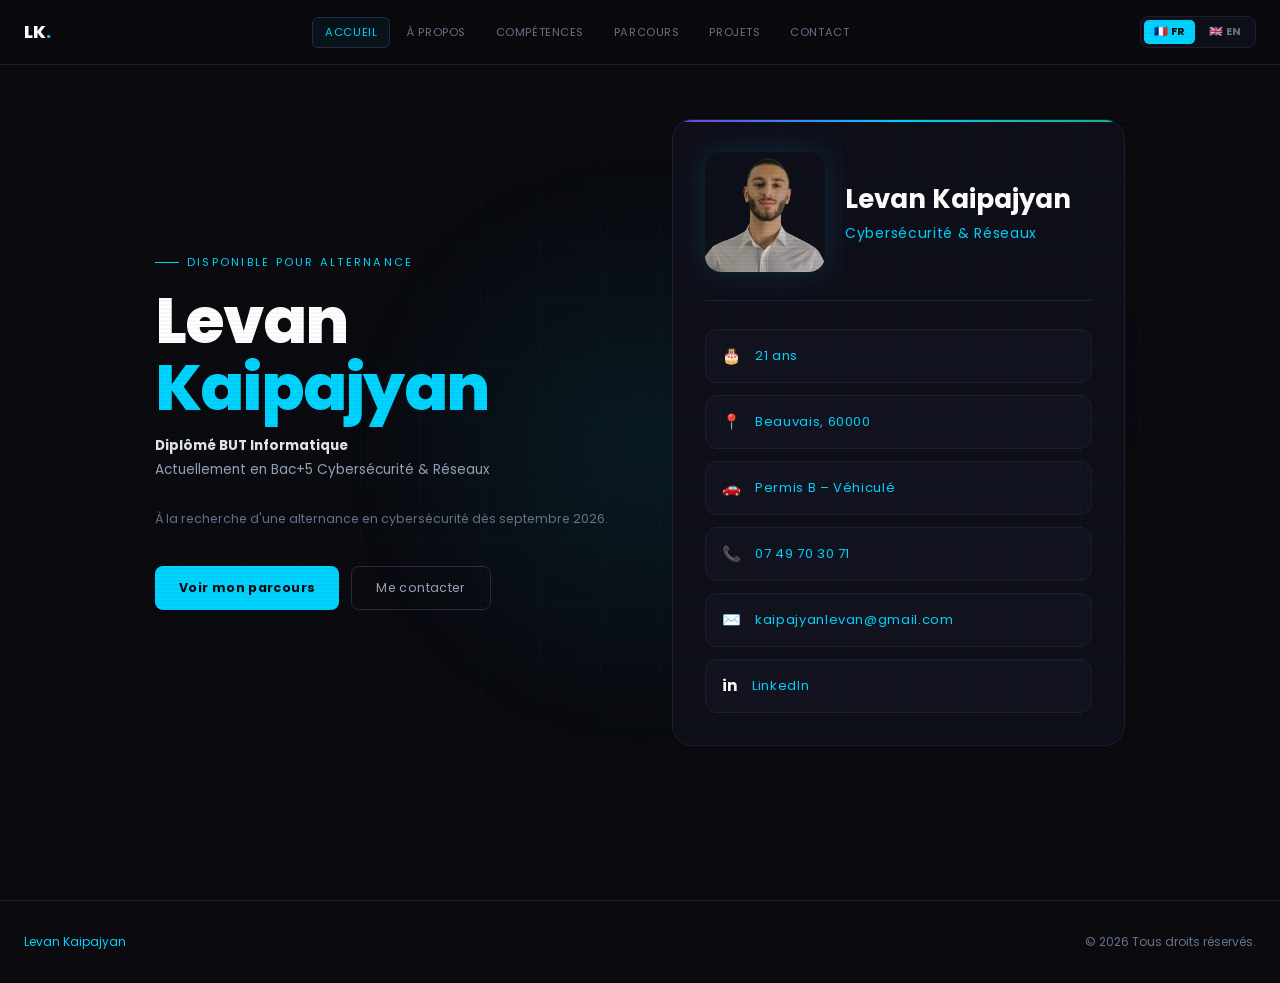
==== index.html @ ad5ca3d4 "Changement de CV" ====
<!DOCTYPE html>
<html lang="fr">
<head>
  <meta charset="UTF-8">
  <meta name="viewport" content="width=device-width, initial-scale=1.0">
  <title>Levan Kaipajyan – Portfolio</title>
  <link rel="preconnect" href="https://fonts.googleapis.com">
  <link rel="preconnect" href="https://fonts.gstatic.com" crossorigin>
  <link href="https://fonts.googleapis.com/css2?family=Poppins:ital,wght@0,400;0,600;0,700;0,800;1,400&display=swap" rel="stylesheet">
  <link rel="stylesheet" href="assets/css/style.css">
</head>
<body>

<div class="scroll-line" id="scrollLine"></div>

<header>
  <div class="header-inner">
    <button class="logo" onclick="showPage('hero',this)">LK<span>.</span></button>
    <div class="nav-links" id="navLinks">
      <button data-nav="hero" class="active" onclick="showPage('hero',this)" data-fr="Accueil" data-en="Home">Accueil</button>
      <button data-nav="about" onclick="showPage('about',this)" data-fr="À Propos" data-en="About">À Propos</button>
      <button data-nav="skills" onclick="showPage('skills',this)" data-fr="Compétences" data-en="Skills">Compétences</button>
      <button data-nav="experience" onclick="showPage('experience',this)" data-fr="Parcours" data-en="Experience">Parcours</button>
      <button data-nav="projects" onclick="showPage('projects',this)" data-fr="Projets" data-en="Projects">Projets</button>
      <button data-nav="contact" onclick="showPage('contact',this)" data-fr="Contact" data-en="Contact">Contact</button>
    </div>
    <div class="nav-right">
      <div class="lang-switcher">
        <button class="lang-btn active" onclick="setLang('fr')">🇫🇷 FR</button>
        <button class="lang-btn" onclick="setLang('en')">🇬🇧 EN</button>
      </div>
      <button class="menu-btn" onclick="toggleMobileMenu()">
        <span></span><span></span><span></span>
      </button>
    </div>
  </div>
</header>

<div class="mobile-nav" id="mobileNav">
  <button data-nav="hero" class="active" onclick="showPage('hero',this);closeMobile()" data-fr="Accueil" data-en="Home">Accueil</button>
  <button data-nav="about" onclick="showPage('about',this);closeMobile()" data-fr="À Propos" data-en="About">À Propos</button>
  <button data-nav="skills" onclick="showPage('skills',this);closeMobile()" data-fr="Compétences" data-en="Skills">Compétences</button>
  <button data-nav="experience" onclick="showPage('experience',this);closeMobile()" data-fr="Parcours" data-en="Experience">Parcours</button>
  <button data-nav="projects" onclick="showPage('projects',this);closeMobile()" data-fr="Projets" data-en="Projects">Projets</button>
  <button data-nav="contact" onclick="showPage('contact',this);closeMobile()" data-fr="Contact" data-en="Contact">Contact</button>
</div>

<main>

<!-- ══ PAGE ACCUEIL ══ -->
<div class="page active" id="page-hero">
<section id="hero">
  <div class="hero-glow"></div>
  <div class="hero-glow2"></div>
  <div class="wrapper">
    <div class="hero-inner">
      <div>
        <p class="hero-label" data-fr="Disponible pour alternance" data-en="Available for apprenticeship">Disponible pour alternance</p>
        <h1 class="hero-name">Levan<br><span class="line2">Kaipajyan</span></h1>
        <p class="hero-role">
          <strong data-fr="Diplômé BUT Informatique" data-en="Computer Science Graduate (BUT)">Diplômé BUT Informatique</strong><br>
          <span data-fr="Actuellement en Bac+5 Cybersécurité & Réseaux" data-en=" MSc Cybersecurity & Networks">Actuellement en Bac+5 Cybersécurité & Réseaux</span>
        </p>
        <p class="hero-desc" data-fr="À la recherche d'une alternance en cybersécurité dès septembre 2026." data-en="Looking for a cybersecurity apprenticeship starting September 2026.">
            À la recherche d'une alternance en cybersécurité dès septembre 2026.
        </p>
        <div class="hero-btns">
          <button class="btn-primary" onclick="showPage('experience', document.querySelector('[data-nav=experience]'))" data-fr="Voir mon parcours" data-en="See my background">Voir mon parcours</button>
          <button class="btn-ghost" onclick="showPage('contact', document.querySelector('[data-nav=contact]'))" data-fr="Me contacter" data-en="Contact me">Me contacter</button>
        </div>
      </div>
      <div class="hero-card">
        <div class="avatar-area">
          <img src="assets/images/Levan_Chemise.png" alt="Levan Kaipajyan" class="avatar">
          <div class="avatar-info">
            <h3>Levan Kaipajyan</h3>
            <p data-fr="Cybersécurité & Réseaux" data-en="Cybersecurity & Networks">Cybersécurité & Réseaux</p>
          </div>
        </div>
        <div class="hero-stats">
          <div class="stat-item">
            <div class="stat-value">🎂</div>
            <div class="stat-label" data-fr="21 ans" data-en="21 years old">21 ans</div>
          </div>
          <div class="stat-item">
            <div class="stat-value">📍</div>
            <div class="stat-label" data-fr="Beauvais, 60000" data-en="Beauvais, 60000">Beauvais, 60000</div>
          </div>
          <div class="stat-item">
            <div class="stat-value">🚗</div>
            <div class="stat-label" data-fr="Permis B – Véhiculé" data-en="Driving licence – Own vehicle">Permis B – Véhiculé</div>
          </div>
          <div class="stat-item">
            <div class="stat-value">📞</div>
            <div class="stat-label" data-fr="07 49 70 30 71" data-en="07 49 70 30 71">07 49 70 30 71</div>
          </div>
          <div class="stat-item">
            <div class="stat-value">✉️</div>
            <div class="stat-label" data-fr="kaipajyanlevan@gmail.com" data-en="kaipajyanlevan@gmail.com">kaipajyanlevan@gmail.com</div>
          </div>
          <a class="stat-item stat-item-link" href="https://www.linkedin.com/in/levan-kaipajyan-115291309/" target="_blank">
            <div class="stat-value">in</div>
            <div class="stat-label" data-fr="LinkedIn" data-en="LinkedIn">LinkedIn</div>
          </a>
        </div>
      </div>
    </div>
  </div>
</section>
</div>


<!-- ══ PAGE À PROPOS ══ -->
<div class="page" id="page-about">
<section>
  <div class="wrapper">
    <div class="section-header">
      <span class="section-num">01</span>
      <h2 class="section-title" data-fr="À Propos" data-en="About Me">À Propos</h2>
      <div class="section-line"></div>
    </div>
    <div class="about-grid">
      <div class="about-text">
        <p data-fr="Je suis <strong> Levan Kaipajyan </strong>, 21 ans, diplômé d'un <strong>BUT Informatique – Parcours Réseaux </strong> à l'IUT d'Amiens. Actuellement en recherche d'un <strong>master en Cybersécurité & Réseaux en alternance</strong>, me permettant de mettre en pratique mes compétences tout en m'investissant dans des projets concrets au sein d'une équipe professionnelle." data-en="I am <strong>Levan Kaipajyan</strong>, 21 years old, holding a <strong>Computer Science degree (BUT) – Networks track</strong> from IUT Amiens. Currently seeking a <strong>Master's in Cybersecurity & Networks through an apprenticeship</strong>, allowing me to apply my skills while engaging in concrete projects within a professional team.">
          Je suis <strong> Levan Kaipajyan </strong>, 21 ans, diplômé d'un <strong> BUT Informatique – Parcours Réseaux </strong> à l'IUT d'Amiens. Actuellement en recherche d'un <strong>master en Cybersécurité & Réseaux en alternance</strong>, me permettant de mettre en pratique mes compétences tout en m'investissant dans des projets concrets au sein d'une équipe professionnelle.
        </p>
        <p data-fr="Organisé, rigoureux et doté d'un esprit d'équipe, je traite les problématiques techniques de manière structurée et analytique. Passionné par la <strong>cybersécurité, l'administration des systèmes et la sécurisation des infrastructures</strong>, je souhaite aujourd'hui évoluer dans un environnement stimulant où je pourrai renforcer mes compétences et participer à des projets concrets qui me permettront de développer davantage mon savoir-faire et mon professionnalisme." data-en="Organized, rigorous, and possessing strong teamwork skills, I approach technical challenges in a structured and analytical manner. Passionate about <strong>cybersecurity, systems administration, and infrastructure security</strong>, I am seeking to develop within a stimulating environment where I can strengthen my skills and participate in concrete projects that will allow me to further enhance my expertise and professionalism.">
          Organisé, rigoureux et doté d'un esprit d'équipe, je traite les problématiques techniques de manière structurée et analytique. Passionné par la <strong> cybersécurité, l'administration des systèmes et la sécurisation des infrastructures </strong>, je souhaite aujourd'hui évoluer dans un environnement stimulant où je pourrai renforcer mes compétences et participer à des projets concrets qui me permettront de développer davantage mon savoir-faire et mon professionnalisme.
        </p>
        <div style="display: flex; gap: 20px; margin-top: 100px; flex-wrap: wrap;">
          <a href="assets/documents/Levan_Kaipajyan_CV.pdf" target="_blank" class="btn-primary" data-fr="📥 Curriculum Vitae" data-en="📥 Curriculum Vitae">📥 Curriculum Vitae </a>
          <a href="assets/documents/Lettre_Motivation_Levan_Kaipajyan.pdf" target="_blank" class="btn-ghost" data-fr="📄 Lettre de motivation" data-en="📄 Motivation Letter">📄 Lettre de motivation</a>
        </div>
      </div>
      <div class="info-grid">
        <div class="info-card">
          <div class="info-card-title">📋 <span data-fr="Informations" data-en="Information">Informations</span></div>
          <div class="info-card-content">
            <div style="display:flex;flex-direction:column;gap:6px;">
              <div>📍 Beauvais, 60000</div>
              <div>📞 07 49 70 30 71</div>
              <div>✉️ kaipajyanlevan@gmail.com</div>
              <div>🚗 <span data-fr="Permis B – Véhiculé" data-en="Driving licence – Own vehicle">Permis B – Véhiculé</span></div>
              <div>🎂 21 <span data-fr="ans" data-en="years old">ans</span></div>
            </div>
          </div>
        </div>
        <div class="info-card">
          <div class="info-card-title">🌍 <span data-fr="Langues" data-en="Languages">Langues</span></div>
          <div class="info-card-content">
            <div style="display:flex;flex-direction:column;gap:10px;">
              <div>🇫🇷 Français — <span style="color:var(--accent)" data-fr="Langue maternelle" data-en="Native">Langue maternelle</span></div>
              <div>🇦🇲 Arménien — <span style="color:var(--accent)" data-fr="Langue maternelle" data-en="Native">Langue maternelle</span></div>
              <div>🇷🇺 Russe — <span style="color:var(--accent)" data-fr="Langue maternelle" data-en="Native">Langue maternelle</span></div>
              <div>🇬🇧 Anglais — <span style="color:var(--accent)">B1 – <span data-fr="Intermédiaire" data-en="Intermediate">Intermédiaire</span></span></div>
            </div>
          </div>
        </div>
        <div class="info-card">
          <div class="info-card-title">🎯 <span data-fr="Centres d'intérêt" data-en="Interests">Centres d'intérêt</span></div>
          <div class="interests-tags">
            <span class="tag">🥊 <span data-fr="Boxe (1 an)" data-en="Boxing (1 year)">Boxe (1 an)</span></span>
            <span class="tag">💪 <span data-fr="Musculation (5 ans) " data-en="Weightlifting (5 years)">Musculation (5 ans)</span></span>
            <span class="tag">🚗 <span data-fr="Automobile" data-en="Automotive">Automobile</span></span>
            <span class="tag">✈️ <span data-fr="Voyages" data-en="Travels">Voyages</span></span>
            <span class="tag">🎬 <span data-fr="Création vidéo" data-en="Video creation">Création vidéo</span></span>
          </div>
        </div>
      </div>
    </div>
  </div>
</section>
</div>


<!-- ══ PAGE COMPÉTENCES ══ -->
<div class="page" id="page-skills">
<section>
  <div class="wrapper">
    <div class="section-header">
      <span class="section-num">02</span>
      <h2 class="section-title" data-fr="Compétences" data-en="Skills">Compétences</h2>
      <div class="section-line"></div>
    </div>
    <div class="skills-grid">
      <div class="skill-category">
        <div class="skill-cat-icon">💻</div>
        <div class="skill-cat-name" data-fr="Développement" data-en="Development">Développement</div>
        <div class="skill-tags">
          <span class="skill-tag highlight">HTML / CSS</span>
          <span class="skill-tag highlight">React</span>
          <span class="skill-tag highlight">Next.js</span>
          <span class="skill-tag highlight">JavaScript</span>
          <span class="skill-tag highlight">TailwindCSS</span>
          <span class="skill-tag highlight">PHP</span>
          <span class="skill-tag highlight">C / C++</span>
          <span class="skill-tag highlight">C#</span>
        </div>
      </div>
      <div class="skill-category">
        <div class="skill-cat-icon">🛡️</div>
        <div class="skill-cat-name" data-fr="Cybersécurité" data-en="Cybersecurity">Cybersécurité</div>
        <div class="skill-tags">
          <span class="skill-tag highlight" data-fr="Analyse des attaques réseau" data-en="Network attack analysis">Analyse des attaques réseau</span>
          <span class="skill-tag highlight" data-fr="Durcissement systèmes" data-en="System hardening">Durcissement systèmes</span>
          <span class="skill-tag highlight" data-fr="Protection infrastructures" data-en="Infrastructure protection">Protection infrastructures</span>
          <span class="skill-tag highlight">Firewall</span>
          <span class="skill-tag highlight">Monitoring</span>
        </div>
      </div>
      <div class="skill-category">
        <div class="skill-cat-icon">🌐</div>
        <div class="skill-cat-name" data-fr="Réseaux & Systèmes" data-en="Networks & Systems">Réseaux & Systèmes</div>
        <div class="skill-tags">
          <span class="skill-tag highlight">DHCP / DNS</span>
          <span class="skill-tag highlight" data-fr="Routage / Pare-feu" data-en="Routing / Firewall">Routage / Pare-feu</span>
          <span class="skill-tag highlight" data-fr="Virtualisation (VMs)" data-en="Virtualisation (VMs)">Virtualisation (VMs)</span>
          <span class="skill-tag highlight">Linux / Windows</span>
        </div>
      </div>
      <div class="skill-category">
        <div class="skill-cat-icon">☁️</div>
        <div class="skill-cat-name" data-fr="Cloud & DevOps" data-en="Cloud & DevOps">Cloud & DevOps</div>
        <div class="skill-tags">
          <span class="skill-tag highlight">Docker</span>
          <span class="skill-tag highlight">Turborepo</span>
          <span class="skill-tag highlight">Git / GitHub</span>
          <span class="skill-tag highlight">AWS (EC2, S3)</span>
        </div>
        <div class="cert-row">
          <span class="cert-badge">Cloud Foundations</span>
          <span class="cert-badge">Cloud Architecting</span>
          <span class="cert-badge">Lab Project</span>
        </div>
      </div>
      <div class="skill-category">
        <div class="skill-cat-icon">🗄️</div>
        <div class="skill-cat-name" data-fr="Bases de Données" data-en="Databases">Bases de Données</div>
        <div class="skill-tags">
          <span class="skill-tag highlight">SQL</span>
          <span class="skill-tag highlight" data-fr="Conception BDD" data-en="Database design">Conception BDD</span>
          <span class="skill-tag highlight">MySQL</span>
          <span class="skill-tag highlight">PostgreSQL</span>
          <span class="skill-tag highlight">MangoDB</span>
        </div>
      </div>
      <div class="skill-category">
        <div class="skill-cat-icon">🧠</div>
        <div class="skill-cat-name" data-fr="Soft Skills" data-en="Soft Skills">Soft Skills</div>
        <div class="skill-tags">
          <span class="skill-tag highlight" data-fr="Organisé" data-en="Organized">Organisé</span>
          <span class="skill-tag highlight" data-fr="Rigoureux" data-en="Rigorous">Rigoureux</span>
          <span class="skill-tag highlight" data-fr="Esprit d'équipe" data-en="Team spirit">Esprit d'équipe</span>
          <span class="skill-tag highlight" data-fr="Fiable" data-en="Reliable">Fiable</span>
          <span class="skill-tag highlight" data-fr="Curieux" data-en="Curious">Curieux</span>
          <span class="skill-tag highlight" data-fr="Discipliné" data-en="Disciplined">Discipliné</span>
          <span class="skill-tag highlight" data-fr="Aisance relationnelle" data-en="Communication skills">Aisance relationnelle</span>
          <span class="skill-tag highlight" data-fr="Leadership" data-en="Leadership">Leadership</span>
          <span class="skill-tag highlight" data-fr="Esprit d'analyse" data-en="Analytical mind">Esprit d'analyse</span>
          <span class="skill-tag highlight" data-fr="Bonne gestion du temps" data-en="Time management">Bonne gestion du temps</span>
          <span class="skill-tag highlight" data-fr="Respect des délais" data-en="Deadline respect">Respect des délais</span>
          <span class="skill-tag highlight" data-fr="Esprit structuré" data-en="Structured mind">Esprit structuré</span>
          <span class="skill-tag highlight" data-fr="Confiant" data-en="Confident">Confiant</span>
          <span class="skill-tag highlight" data-fr="Adaptable" data-en="Adaptable">Adaptable</span>
          <span class="skill-tag highlight" data-fr="Ouvert d'esprit" data-en="Open-minded">Ouvert d'esprit</span>
          <span class="skill-tag highlight" data-fr="Sens du détail" data-en="Attention to detail">Sens du détail</span>
        </div>
      </div>
      <div class="skill-category">
        <div class="skill-cat-icon">🛠️</div>
        <div class="skill-cat-name" data-fr="Outils" data-en="Tools">Outils</div>
        <div class="skill-tags">
          <span class="skill-tag highlight">Nmap</span>
          <span class="skill-tag highlight">Nessus</span>
          <span class="skill-tag highlight">Nagios</span>
          <span class="skill-tag highlight">Fail2Ban</span>
          <span class="skill-tag highlight">CrowdSec</span>
          <span class="skill-tag highlight">Nginx</span>
          <span class="skill-tag highlight">Metasploit</span>
          <span class="skill-tag highlight">Hashcat</span>
          <span class="skill-tag highlight">Wireshark</span>
          <span class="skill-tag highlight">Iptables</span>
          <span class="skill-tag highlight">FFmpeg</span>
          <span class="skill-tag highlight">Ansible</span>
          <span class="skill-tag highlight" data-fr="Chiffrement (GPG, SSL/TLS)" data-en="Encryption (GPG, SSL/TLS)">Chiffrement (GPG, SSL/TLS)</span>
          <span class="skill-tag highlight">Grafana</span>
          <span class="skill-tag highlight">Netdata</span>
          <span class="skill-tag highlight">Prometheus</span>
          <span class="skill-tag highlight">VMware</span>
          <span class="skill-tag highlight">npm/yarn/pnpm</span>
          <span class="skill-tag highlight">PCA/PRA</span>
          <span class="skill-tag highlight">ANSSI</span>
          <span class="skill-tag highlight">ISO 27001</span>
        </div>
      </div>
      <div class="skill-category">
        <div class="skill-cat-icon">🏆</div>
        <div class="skill-cat-name" data-fr="Certifications AWS" data-en="AWS Certifications">Certifications AWS</div>
        <div style="display: flex; flex-wrap: wrap; gap: 12px; justify-content: center; padding: 12px 0;">
          <img src="assets/images/aws-academy-graduate-cloud-architecting.png" alt="AWS Cloud Architecting" style="height: 100px; object-fit: contain;">
          <img src="assets/images/aws-academy-graduate-cloud-computing-architecting.png" alt="AWS Cloud Computing" style="height: 100px; object-fit: contain;">
          <img src="assets/images/aws-academy-graduate-cloud-web-application-builder.png" alt="AWS Web Application Builder" style="height: 100px; object-fit: contain;">
        </div>
      </div>
    </div>
  </div>
</section>
</div>


<!-- ══ PAGE PARCOURS ══ -->
<div class="page" id="page-experience">
<section>
  <div class="wrapper">
    <div class="section-header">
      <span class="section-num">03</span>
      <h2 class="section-title" data-fr="Parcours" data-en="Background">Parcours</h2>
      <div class="section-line"></div>
    </div>
    <div class="timeline-grid">
      <div>
        <div class="timeline-col-title"><span>🎓</span> <span data-fr="Formations & Diplômes" data-en="Education & Degrees">Formations & Diplômes</span></div>
        <div class="timeline">
          <div class="timeline-item">
            <div class="timeline-period">09/2025 – 01/2026</div>
            <div class="timeline-title" data-fr="Master : Expert Manager en Infrastructures & Cybersécurité" data-en="MSc : Expert Manager in Infrastructure & Cybersecurity">Master : Expert Manager en Infrastructures & Cybersécurité</div>
            <div class="timeline-sub">CESI x PROMEO – Beauvais</div>
            <div class="timeline-desc" data-fr="Cybersécurité des Systèmes d'Information, gestion de projets IT, management d'équipe" data-en="Information Systems Cybersecurity, IT project management, team leadership">Cybersécurité des Systèmes d'Information, gestion de projets IT, management d'équipe</div>
          </div>
          <div class="timeline-item">
            <div class="timeline-period">09/2022 – 06/2025</div>
            <div class="timeline-title">BUT Informatique</div>
            <div class="timeline-sub">IUT Amiens – Université Picardie Jules Verne</div>
            <div class="timeline-desc" data-fr="Parcours Réseaux – Dev, admin sys & réseaux, cybersécurité, cloud AWS" data-en="Networks track – Dev, sys & network admin, cybersecurity, AWS cloud">Parcours Réseaux – Dev, admin sys & réseaux, cybersécurité, cloud AWS</div>
          </div>
          <div class="timeline-item">
            <div class="timeline-period">2025</div>
            <div class="timeline-title">AWS Academy Graduate</div>
            <div class="timeline-sub">Amazon Web Services</div>
            <div class="cert-row" style="margin-top:8px;">
              <span class="cert-badge" style="font-size:0.64rem;">Cloud Foundations</span>
              <span class="cert-badge" style="font-size:0.64rem;">Cloud Architecting</span>
              <span class="cert-badge" style="font-size:0.64rem;">Lab Project</span>
            </div>
          </div>
          <div class="timeline-item">
            <div class="timeline-period">09/2019 – 06/2022</div>
            <div class="timeline-title" data-fr="BAC Général – Mention Assez Bien" data-en="French Baccalaureate – Merit">BAC Général – Mention Assez Bien</div>
            <div class="timeline-sub">Lycée Jeanne Hachette – Beauvais</div>
            <div class="timeline-desc" data-fr="Spécialités : Géopolitique et SVT" data-en="Specialisations: Geopolitics and Life Sciences">Spécialités : Géopolitique et SVT</div>
          </div>
        </div>
      </div>
      <div>
        <div class="timeline-col-title"><span>💼</span> <span data-fr="Expériences Professionnelles" data-en="Professional Experience">Expériences Professionnelles</span></div>
        <div class="timeline">
          <div class="timeline-item">
            <div class="timeline-period">03/2025 – 06/2025</div>
            <div class="timeline-title" data-fr="Développeur Web React / Next.js" data-en="React / Next.js Web Developer">Développeur Web React / Next.js</div>
            <div class="timeline-sub"><span data-fr="Feelingjack – Royaume-Unis ( Distanciel )" data-en="Feelingjack – United Kingdom ( Remote )">Feelingjack – Royaume-Unis ( Distanciel )</span> <span style="color:var(--accent);font-size:0.68rem;">(Stage BUT3)</span></div>
            <div class="timeline-desc">
              <ul>
                <li data-fr="Plateforme événementielle – Marathon du Lac d'Annecy" data-en="Event platform – Marathon du Lac d'Annecy">Plateforme événementielle – Marathon du Lac d'Annecy</li>
                <li data-fr="Stack : Next.js, TailwindCSS, Turborepo" data-en="Stack: Next.js, TailwindCSS, Turborepo">Stack : Next.js, TailwindCSS, Turborepo</li>
                <li data-fr="Fréquentation augmentée de +15%" data-en="Traffic increased by +15%">Fréquentation augmentée de <strong style="color:var(--accent3)">+15%</strong></li>
                <li data-fr="Retours utilisateurs très positifs" data-en="Very positive user feedback">Retours utilisateurs très positifs</li>
              </ul>
            </div>
          </div>
          <div class="timeline-item">
            <div class="timeline-period">09/2024 - 02/2025</div>
            <div class="timeline-title" data-fr="Projet fin d'étude – Plateforme Streaming" data-en="Final Year Project – Streaming Platform">Projet fin d'étude – Plateforme Streaming</div>
            <div class="timeline-sub">IUT Amiens</div>
            <div class="timeline-desc">
              <ul>
                <li data-fr="Conception et coordination d'un site web de streaming" data-en="Design and coordination of a streaming website">Conception et coordination d'un site web de streaming</li>
                <li data-fr="Développement complet : design, fonctionnalités, intégration, optimisation et sécurisation." data-en="Full development: design, features, integration, optimization and security.">Développement complet : design, fonctionnalités, intégration, optimisation et sécurisation.</li>
                <li data-fr="Création d'une plateforme performante et intuitive." data-en="Creation of a high-performance and intuitive platform.">Création d'une plateforme performante et intuitive.</li>
              </ul>
            </div>
          </div>
          <div class="timeline-item">
            <div class="timeline-period">01/2024 - 03/2024</div>
            <div class="timeline-title" data-fr="Conception & Coordination Projet Web" data-en="Web Project Design & Coordination">Conception & Coordination Projet Web</div>
            <div class="timeline-sub">UniLaSalle – Beauvais <span style="color:var(--accent);font-size:0.68rem;">(Stage BUT2)</span></div>
            <div class="timeline-desc">
              <ul>
                <li data-fr="Conception et Coordination de Projet Web" data-en="Web Project Design and Coordination">Conception et Coordination de Projet Web</li>
                <li data-fr="Réalisation de toutes les étapes nécessaires à la création d'un site web." data-en="Execution of all necessary steps for creating a website.">Réalisation de toutes les étapes nécessaires à la création d'un site web.</li>
                <li data-fr="Mise en place d'une plateforme conforme aux besoins du client." data-en="Implementation of a platform compliant with client requirements.">Mise en place d'une plateforme conforme aux besoins du client.</li>
              </ul>
            </div>
          </div>
          <div class="timeline-item">
            <div class="timeline-period">07/2023</div>
            <div class="timeline-title" data-fr="Opérateur – Mission d'intérim" data-en="Operator – Temp Mission">Opérateur – Mission d'intérim</div>
            <div class="timeline-sub">Menway Emploi – Beauvais</div>
            <div class="timeline-desc">
              <ul>
                <li data-fr="Préparation produits, nettoyage de ligne" data-en="Product preparation, line cleaning">Préparation produits, nettoyage de ligne</li>
                <li data-fr="Amélioration du flux de travail, réduction des arrêts machine" data-en="Workflow improvement, reduced machine downtime">Amélioration du flux de travail, réduction des arrêts machine</li>
              </ul>
            </div>
          </div>
        </div>
      </div>
    </div>
  </div>
</section>
</div>


<!-- ══ PAGE PROJETS ══ -->
<div class="page" id="page-projects">
<section>
  <div class="wrapper">
    <div class="section-header">
      <span class="section-num">04</span>
      <h2 class="section-title" data-fr="Projets" data-en="Projects">Projets</h2>
      <div class="section-line"></div>
    </div>
    <div class="projects-grid">

      <div class="project-card" onclick="openProject('marathon')">
        <div class="project-type"> <span data-fr="Stage BUT3 – Feelingjack - 2025" data-en="Internship BUT3 – Feelingjack - 2025">Stage BUT3 – Feelingjack - 2025</span></div>
        <div class="project-name" data-fr="Plateforme Marathon du Lac d'Annecy" data-en="Marathon du Lac d'Annecy Platform">Plateforme Marathon du Lac d'Annecy</div>
        <div class="project-desc" data-fr="Développement d'une plateforme événementielle complète pour Feelingjack. Amélioration de l'attractivité, +15% de fréquentation, retours utilisateurs très positifs." data-en="Full development of an event platform for Feelingjack. +15% traffic, very positive user feedback.">
          Développement d'une plateforme événementielle complète pour Feelingjack. Amélioration de l'attractivité, +15% de fréquentation, retours utilisateurs très positifs.
        </div>
        <div class="project-stack">
          <span class="skill-tag highlight">Next.js</span>
          <span class="skill-tag highlight">TailwindCSS</span>
          <span class="skill-tag">Turborepo</span>
          <span class="skill-tag">React</span>
        </div>
        <div class="project-cta" data-fr="Voir le détail →" data-en="View details →">Voir le détail →</div>
      </div>

      <div class="project-card" onclick="openProject('streaming')">
        <div class="project-type"><span class="project-type-dot"></span> <span data-fr="Projet fin d'étude – IUT Amiens - 2025" data-en="Final Year Project – IUT Amiens - 2025">Projet fin d'étude – IUT Amiens - 2025</span></div>
        <div class="project-name" data-fr="Plateforme de Streaming" data-en="Streaming Platform">Plateforme de Streaming</div>
        <div class="project-desc" data-fr="Conception et développement complet d'une plateforme de streaming : architecture, design UI/UX, intégration des fonctionnalités, optimisation des performances et sécurisation." data-en="Full design and development of a streaming platform: architecture, UI/UX, features, optimisation and security.">
          Conception et développement complet d'une plateforme de streaming : architecture, design UI/UX, intégration des fonctionnalités, optimisation des performances et sécurisation.
        </div>
        <div class="project-stack">
          <span class="skill-tag ">Web Dev</span>
          <span class="skill-tag">SQL</span>
          <span class="skill-tag highlight" data-fr="Sécurité" data-en="Security">Sécurité</span>
        </div>
        <div class="project-cta" data-fr="Voir le détail →" data-en="View details →">Voir le détail →</div>
      </div>

      <div class="project-card" onclick="openProject('unilasalle')">
        <div class="project-type"><span class="project-type-dot"></span> <span data-fr="Stage BUT2 – UniLaSalle - 2024 " data-en="Internship Year 2 – UniLaSalle - 2024">Stage BUT2 – UniLaSalle - 2024</span></div>
        <div class="project-name" data-fr="Site Web Client – UniLaSalle" data-en="Client Website – UniLaSalle">Site Web Client – UniLaSalle</div>
        <div class="project-desc" data-fr="Réalisation de toutes les étapes de création d'un site web professionnel. Transformer une notion scientifique complexe en un outil simple et accessible à tous." data-en="Complete execution of all steps to build a professional website tailored to client needs. Transforming a complex scientific concept into a simple, user-friendly tool.">
          Réalisation de toutes les étapes de création d'un site web professionnel. Transformer une notion scientifique complexe en un outil simple et accessible à tous.
        </div>
        <div class="project-stack">
          <span class="skill-tag highlight ">HTML / CSS</span>
          <span class="skill-tag">JavaScript</span>
        </div>
        <div class="project-cta" data-fr="Voir le détail →" data-en="View details →">Voir le détail →</div>
      </div>

    </div>
  </div>
</section>
</div>


<!-- ══ PAGE CONTACT ══ -->
<div class="page" id="page-contact">
<section>
  <div class="wrapper">
    <div class="section-header">
      <span class="section-num">05</span>
      <h2 class="section-title" data-fr="Contact" data-en="Contact">Contact</h2>
      <div class="section-line"></div>
    </div>
    <div class="contact-grid">
      <div class="contact-info-col">
        <p style="font-size:0.82rem;color:var(--text-mid);line-height:1.85;margin-bottom:8px;" data-fr="Disponible pour une alternance dès maintenant. N'hésitez pas à me contacter pour discuter d'une opportunité !" data-en="Available for an apprenticeship right now. Feel free to get in touch to discuss any opportunity!">
          Disponible pour une alternance dès maintenant. N'hésitez pas à me contacter pour discuter d'une opportunité !
        </p>
        <div class="contact-item-card">
          <div class="contact-item-icon">📍</div>
          <div>
            <div class="contact-item-label" data-fr="Localisation" data-en="Location">Localisation</div>
            <div class="contact-item-value">Beauvais, 60000, France</div>
          </div>
        </div>
        <div class="contact-item-card">
          <div class="contact-item-icon">📞</div>
          <div>
            <div class="contact-item-label" data-fr="Téléphone" data-en="Phone">Téléphone</div>
            <div class="contact-item-value"><a href="tel:+33749703071">07 49 70 30 71</a></div>
          </div>
        </div>
        <div class="contact-item-card">
          <div class="contact-item-icon">✉️</div>
          <div>
            <div class="contact-item-label">Email</div>
            <div class="contact-item-value"><a href="mailto:kaipajyanlevan@gmail.com">kaipajyanlevan@gmail.com</a></div>
          </div>
        </div>
        <div class="contact-item-card">
          <div class="contact-item-icon">🚗</div>
          <div>
            <div class="contact-item-label" data-fr="Mobilité" data-en="Mobility">Mobilité</div>
            <div class="contact-item-value" data-fr="Permis B – Véhiculé" data-en="Driving licence – Own vehicle">Permis B – Véhiculé</div>
          </div>
        </div>
        <div class="contact-item-card">
          <div class="contact-item-icon">💼</div>
          <div>
            <div class="contact-item-label" data-fr="Statut" data-en="Status">Statut</div>
            <div class="contact-item-value" style="color:var(--accent3);" data-fr="🟢 Disponible en alternance" data-en="🟢 Available for apprenticeship">🟢 Disponible en alternance</div>
          </div>
        </div>
      </div>
      <div class="contact-form">
        <h3 style="font-family:var(--font-display);font-size:1rem;font-weight:700;color:var(--white);margin-bottom:24px;" data-fr="Envoyer un message" data-en="Send a message">Envoyer un message</h3>
        <form id="contactForm" action="https://formspree.io/f/xlgoegnk" method="POST">
          <div class="form-group">
            <label class="form-label" data-fr="Votre nom" data-en="Your name">Votre nom</label>
            <input type="text" class="form-control" name="name" data-placeholder-fr="Levan Kaipajyan" data-placeholder-en="Levan Kaipajyan" placeholder="Levan Kaipajyan" required>
          </div>
          <div class="form-group">
            <label class="form-label">Email</label>
            <input type="email" class="form-control" name="email" placeholder="Levan@company.com" required>
          </div>
          <div class="form-group">
            <label class="form-label" data-fr="Société / École" data-en="Company / School">Société / École</label>
            <input type="text" class="form-control" name="company" data-placeholder-fr="Nom de l'entreprise" data-placeholder-en="Company name" placeholder="Nom de l'entreprise">
          </div>
          <div class="form-group">
            <label class="form-label" data-fr="Message" data-en="Message">Message</label>
            <textarea class="form-control" name="message" rows="4" data-placeholder-fr="Votre message..." data-placeholder-en="Your message..." placeholder="Votre message..." required></textarea>
          </div>
          <div id="formMessage" style="display:none;margin-bottom:16px;padding:12px;border-radius:8px;font-size:0.9rem;text-align:center;"></div>
          <button type="submit" class="form-submit" id="submitBtn" data-fr="Envoyer →" data-en="Send →">Envoyer →</button>
        </form>
      </div>
    </div>
  </div>
</section>
</div>

</main>

<footer>
  <div class="footer-inner">
    <div class="footer-text"><span>Levan Kaipajyan</span></div>
    <div class="footer-text" data-fr="© 2026 Tous droits réservés." data-en="© 2026 All rights reserved.">© 2026 Tous droits réservés.</div>
  </div>
</footer>


<!-- ══ MODAL PROJET ══ -->
<div class="project-modal" id="projectModal">
  <div class="project-modal-inner">
    <button class="modal-close" onclick="closeProject()">✕</button>
    <div class="modal-header">
      <div class="modal-tag" id="modalTag"></div>
      <h2 class="modal-title" id="modalTitle"></h2>
      <div class="modal-stack" id="modalStack"></div>
    </div>
    <div class="modal-body" id="modalBody"></div>
  </div>
</div>

<!-- ══ LIGHTBOX ══ -->
<div class="lightbox" id="lightbox">
  <button class="lightbox-close" id="lbClose">✕</button>
  <div class="lightbox-img-wrap" id="lbImgWrap">
    <img id="lbImg" src="" alt="">
  </div>
  <div class="lightbox-caption" id="lbCaption"></div>
</div>


<script>
  let currentLang = 'fr';

  // ── Lightbox ────────────────────────────────────────────────────────────────
  function openLightbox(src, alt) {
    var lb = document.getElementById('lightbox');
    document.getElementById('lbImg').src = src;
    document.getElementById('lbCaption').textContent = alt || '';
    lb.classList.add('open');
  }

  function closeLightbox() {
    var lb = document.getElementById('lightbox');
    lb.classList.remove('open');
    document.getElementById('lbImg').src = '';
  }

  document.getElementById('lbClose').addEventListener('click', function(e) {
    e.stopPropagation();
    closeLightbox();
  });

  document.getElementById('lightbox').addEventListener('click', function(e) {
    if (e.target === this || e.target === document.getElementById('lbImgWrap')) {
      closeLightbox();
    }
  });

  // Echap : ferme la lightbox en priorité, sinon ferme le modal projet
  document.addEventListener('keydown', function(e) {
    if (e.key === 'Escape') {
      var lb = document.getElementById('lightbox');
      if (lb.classList.contains('open')) {
        e.stopImmediatePropagation();
        closeLightbox();
      } else {
        closeProject();
      }
    }
  });

  // ── Données des projets ────────────────────────────────────────────────────
  var PROJECTS = {
    marathon: {
      tag: { fr: 'Stage BUT3 — Feelingjack · 03/2025 - 06/2025', en: 'Internship BUT3 — Feelingjack · 03/2025 - 06/2025' },
      title: { fr: "Plateforme Marathon du Lac d'Annecy", en: "Marathon du Lac d'Annecy Platform" },
      stack: ['Next.js', 'React', 'TailwindCSS', 'Turborepo', 'Vercel'],
      stats: [
        { value: { fr: '3 mois', en: '3 months' }, label: { fr: 'Durée du stage', en: 'Internship length' } },
        { value: { fr: 'Marathon d\'Annecy', en: 'Marathon of Annecy' }, label: { fr: 'Milliers de participants', en: 'Thousands of participants' } },
        { value: { fr: '+15%', en: '+15%' }, label: { fr: 'Fréquentation', en: 'Traffic' } },
      ],
      sections: [
        {
          titleFr: 'Contexte du projet',
          titleEn: 'Project context',
          contentFr: '<p>Dans le cadre de mon <strong>stage de fin de BUT Informatique chez FeelingJack</strong>, j\'ai participé au développement d\'une plateforme web pour le Marathon du Lac d\'Annecy. Le projet s\'inscrivait dans un contexte réel, avec des enjeux d\'usage à grande échelle et une utilisation par des milliers d\'utilisateurs.</p><p>L\'objectif était de moderniser l\'expérience numérique des participants : inscription, résultats, parcours et informations pratiques.</p>',
          contentEn: '<p>As part of my final internship at <strong>Feelingjack</strong>, I developed a full event platform for the <strong>Marathon du Lac d\'Annecy</strong>.</p><p>The goal was to modernise the digital experience for participants: registration, results, route and practical info.</p>',
        },
        {
          titleFr: 'Ce que j\'ai réalisé',
          titleEn: 'What I built',
          type: 'features',
          features: {
            fr: [
              'Développement de fonctionnalités web en environnement collaboratif',
              'Prise en charge de l\'espace administrateur',
              'Structuration des interfaces pour faciliter la gestion côté admin',
              'Travail en full remote avec organisation autonome des tâches',
              'Participation à un projet structuré avec plusieurs développeurs',
              'Rédaction d\'un code propre, lisible et maintenable',
              'Utilisation de technologies modernes (Next.js, Tailwind CSS)',
              'Contribution à l\'évolution continue du projet',
              'Collaboration via réunions régulières et outils de suivi',
            ],
            en: [
              'Development of web features in a collaborative environment',
              'Handling of the admin area',
              'Structuring interfaces to facilitate admin-side management',
              'Working in full remote with autonomous task organization',
              'Participating in a structured project with multiple developers',
              'Writing clean, readable and maintainable code',
              'Using modern technologies (Next.js, Tailwind CSS)',
              'Contribution to the continuous evolution of the project',
              'Collaboration through regular meetings and tracking tools',
            ],
          },
        },
        {
          titleFr: 'Galerie',
          titleEn: 'Gallery',
          type: 'gallery',
          cols: 2,
          images: [
            { src: 'assets/images/Feelingjack/perso.png', placeholder: 'Badge Dashboard' },
            { src: 'assets/images/Feelingjack/Edit.png', placeholder: 'Badge Editor' },
            { src: 'assets/images/Feelingjack/tiers.png', placeholder: 'Creation tiers' },
            { src: 'assets/images/Feelingjack/acc_tiers.png', placeholder: 'Accreditations & Tiers' },
          ],
        },
        {
          titleFr: 'Résultats & impact',
          titleEn: 'Results & impact',
          contentFr: '<p>La nouvelle plateforme a généré une <strong>hausse de fréquentation de +15%</strong> par rapport à l\'édition précédente, avec des retours utilisateurs très positifs sur la clarté de l\'interface et la fluidité de navigation.</p>',
          contentEn: '<p>The new platform generated a <strong>+15% increase in traffic</strong> compared to the previous edition, with very positive user feedback on interface clarity and navigation fluidity.</p>',
        },
      ],
    },

    streaming: {
      tag: { fr: 'Projet fin d\'étude — IUT Amiens · 09/2024 - 02/2025', en: 'Final Year Project — IUT Amiens · 09/2024 - 02/2025' },
      title: { fr: 'Plateforme de Streaming', en: 'Streaming Platform' },
      stack: ['Docker', 'Nginx', 'FFmpeg', 'Netdata', 'HTML/CSS', 'React', 'Node.js', 'MySQL'],
      stats: [
        { value: { fr: '6 mois', en: '6 months' }, label: { fr: 'Durée du projet', en: 'Project length' } },
        { value: { fr: '100%', en: '100%' }, label: { fr: 'Fonctionnel', en: 'Functional' } },
        { value: { fr: 'Déployé', en: 'Deployed' }, label: { fr: 'Sécurisé', en: 'Secure' } },
      ],
      sections: [
        {
          titleFr: 'Contexte du projet',
          titleEn: 'Project context',
          contentFr: '<p>Projet de fin d\'études réalisé à l\'<strong>IUT d\'Amiens</strong>, consistant à concevoir et développer de A à Z une plateforme de streaming vidéo complète.</p><p>Ce projet a mobilisé l\'ensemble des compétences acquises durant le BUT Informatique : développement full-stack, BDD, sécurisation et gestion de projet.</p><p><strong>Pour ma part</strong>, j\'étais principalement chargé de la partie <strong>réseau, infrastructure et sécurité</strong> du projet.</p>',
          contentEn: '<p>Final year project at <strong>IUT Amiens</strong>, involving the design and end-to-end development of a complete video streaming platform.</p><p>This project mobilised all the skills acquired during the BUT Informatique: full-stack development, databases, security and project management.</p><p><strong>For my part</strong>, I was mainly responsible for the <strong>network, infrastructure and security</strong> part of the project.</p>',
        },
        {
          titleFr: 'Ce que j\'ai réalisé',
          titleEn: 'What I built',
          type: 'features',
          features: {
            fr: [
              'Analyse des vulnérabilités et des risques (Nessus, Nmap)',
              'Mise en place de l\'infrastructure avec Docker (environnements dev / production)',
              'Orchestration et gestion des services avec Docker Swarm',
              'Configuration serveur web avec Nginx (reverse proxy)',
              'Sécurisation du système et durcissement des accès (blocage du root, gestion des droits sensibles)',
              'Mise en place de pare-feu et protections réseau (iptables, PSAD)',
              'Déploiement et configuration d\'outils de sécurité (Fail2Ban puis CrowdSec, ClamAV)',
              'Système de monitoring en temps réel avec Netdata',
              'Automatisation et mises à jour régulières du système',
              'Gestion et optimisation du traitement vidéo (conversion avec FFmpeg)',
              'Interface d\'administration pour la modération du contenu',
            ],
            en: [
              'Vulnerability and risk analysis (Nessus, Nmap)',
              'Infrastructure setup with Docker (dev/production environments)',
              'Service orchestration and management with Docker Swarm',
              'Web server configuration with Nginx (reverse proxy)',
              'System hardening and access security (blocking root, managing sensitive permissions)',
              'Implementation of firewalls and network protections (iptables, PSAD)',
              'Deployment and configuration of security tools (Fail2Ban then CrowdSec, ClamAV)',
              'Real-time monitoring system with Netdata',
              'Automation and regular system updates',
              'Video processing management and optimization (conversion with FFmpeg)',
              'Admin interface for content moderation',
            ],
          },
        },
        {
          titleFr: 'Galerie – Interfaces principales',
          titleEn: 'Gallery – Main interfaces',
          type: 'gallery',
          cols: 2,
          images: [
            { src: 'assets/images/Streaming/accueil.png', placeholder: 'Page d\'accueil plateforme' },
            { src: 'assets/images/Streaming/Film.png', placeholder: 'Lecteur vidéo intégré' },
          ],
        },
        {
          titleFr: 'Galerie – Infrastructure & Monitoring',
          titleEn: 'Gallery – Infrastructure & Monitoring',
          type: 'gallery',
          cols: 2,
          compact: true,
          images: [
            { src: 'assets/images/Streaming/docker_swamp.png', placeholder: 'Docker Swarm' },
            { src: 'assets/images/Streaming/docker_prod.png', placeholder: 'Docker Production' },
            { src: 'assets/images/Streaming/ffmpeg.png', placeholder: 'FFmpeg optimisé' },
            { src: 'assets/images/Streaming/Ffmpeg1.png', placeholder: 'FFmpeg hachage' },
          ],
        },
      ],
    },

    unilasalle: {
      tag: { fr: 'Stage BUT2 — UniLaSalle Beauvais · 01/2024 - 03/2024', en: 'Internship Year 2 — UniLaSalle Beauvais · 01/2024 - 03/2024' },
      title: { fr: 'Site Web Client – UniLaSalle', en: 'Client Website – UniLaSalle' },
      stack: ['HTML', 'CSS', 'JavaScript'],
      stats: [
        { value: { fr: '2 mois', en: '2 months' }, label: { fr: 'Durée du stage', en: 'Internship length' } },
        { value: { fr: 'Projet d\'envergure', en: 'Major project' }, label: { fr: 'Collab. RMT Sol & Territoires', en: 'Collaboration with RMT Sol & Territoires' } },
        { value: { fr: 'Accessible', en: 'Accessible' }, label: { fr: 'Interface simple et intuitive', en: 'Simple and intuitive interface' } },
      ],
      sections: [
        {
          titleFr: 'Contexte du projet',
          titleEn: 'Project context',
          contentFr: '<p>Dans le cadre de mon stage de BUT 2, j\'ai contribué à la transformation d\'un guide scientifique sur le <strong>Réservoir Utile Maximum (RUM)</strong> en une solution numérique permettant de simplifier son calcul. À partir d\'informations techniques complexes, l\'objectif était de proposer un outil accessible capable de fournir directement cette donnée aux utilisateurs selon les caractéristiques de leur sol.</p><p>Cette expérience m\'a permis de rendre des concepts scientifiques complexes compréhensibles et utilisables par tous, et de mieux appréhender les enjeux d\'un projet d\'une telle envergure, notamment grâce à sa collaboration avec l\'organisation RMT Sol et Territoires.</p>',
          contentEn: '<p>As part of my BUT 2 internship, I helped transform a scientific guide on <strong>Maximum Useful Reservoir (MUR)</strong> into a digital solution designed to simplify its calculation. Starting with complex technical information, the aim was to provide an accessible tool capable of delivering this data directly to users based on the characteristics of their soil.</p><p>This experience enabled me to make complex scientific concepts understandable and usable by everyone, and to gain a better understanding of the challenges involved in a project of this scale, particularly through collaboration with the organisation RMT Sol et Territoires.</p>',
        },
        {
          titleFr: 'Ce que j\'ai réalisé',
          titleEn: 'What I built',
          type: 'features',
          features: {
            fr: [
              'Analyse et compréhension d\'un guide scientifique complexe (RUM)',
              'Extraction et structuration des données techniques exploitables',
              'Traduction des besoins scientifiques en besoins fonctionnels',
              'Définition du parcours utilisateur et de la logique de calcul',
              'Rédaction d\'un cahier des charges détaillé',
              'Conception de maquettes (wireframes) orientées expérience utilisateur',
              'Simplification des processus pour un public non spécialiste',
              'Coordination et préparation des éléments nécessaires à la réalisation technique',
              'Mise en place d\'une vision globale du projet et de son fonctionnement',
              'Collaboration avec différents acteurs du projet (scientifiques, encadrants, responsables RMT, etc.)',
              'Documentation technique remise au client',
            ],
            en: [
              'Analysis and understanding of a complex scientific guide (MUR)',
              'Extraction and structuring of exploitable technical data',
              'Translation of scientific needs into functional requirements',
              'Definition of user journey and calculation logic',
              'Drafting of a detailed specifications document',
              'Design of user experience-oriented wireframes',
              'Simplification of processes for a non-specialist audience',
              'Coordination and preparation of elements necessary for technical implementation',
              'Establishment of a global vision of the project and its functioning',
              'Collaboration with different project stakeholders (scientists, supervisors, RMT project managers, etc.)',
              'Technical documentation delivered to the client',
            ],
          },
        },
        {
          titleFr: 'Galerie',
          titleEn: 'Gallery',
          type: 'gallery',
          cols: 2,
          images: [
            { src: 'assets/images/Unilasalle/rapport_rum.png', placeholder: 'Rapport RUM' },
            { src: 'assets/images/Unilasalle/maquette.png', placeholder: 'Maquette interface' },
          ],
        },
      ],
    },
  };


  // ── Ouvrir le modal projet ─────────────────────────────────────────────────
  function openProject(id) {
    var proj = PROJECTS[id];
    if (!proj) return;
    var lang = currentLang || 'fr';

    document.getElementById('modalTag').textContent = proj.tag[lang];
    document.getElementById('modalTitle').textContent = proj.title[lang];

    var stackEl = document.getElementById('modalStack');
    stackEl.innerHTML = proj.stack.map(function(s) {
      return '<span class="skill-tag highlight">' + s + '</span>';
    }).join('');

    var statsHtml = '';
    if (proj.stats && proj.stats.length) {
      statsHtml = '<div class="modal-stats">' + proj.stats.map(function(st) {
        return '<div class="modal-stat"><div class="modal-stat-value">' + st.value[lang] + '</div><div class="modal-stat-label">' + st.label[lang] + '</div></div>';
      }).join('') + '</div>';
    }

    var sectionsHtml = proj.sections.map(function(sec) {
      var title = lang === 'fr' ? sec.titleFr : sec.titleEn;

      if (sec.type === 'features') {
        var feats = sec.features[lang];
        return '<div class="modal-section"><div class="modal-section-title">' + title + '</div><div class="modal-features">' +
          feats.map(function(f) {
            return '<div class="modal-feature"><div class="modal-feature-dot"></div><span>' + f + '</span></div>';
          }).join('') + '</div></div>';
      }

      if (sec.type === 'gallery') {
        var imgs = sec.images.map(function(img) {
          if (img.src) {
            return '<div class="modal-gallery-img"><img src="' + img.src + '" alt="' + img.placeholder + '" onclick="openLightbox(this.src, this.alt)" title="Cliquer pour agrandir"></div>';
          }
          return '<div class="modal-gallery-img"><span style="font-size:1.5rem;opacity:0.25">🖼️</span><span style="font-size:0.68rem;color:var(--text-dim);text-align:center;padding:0 12px;">' + img.placeholder + '</span></div>';
        }).join('');
        var galleryClass = 'modal-gallery cols-' + (sec.cols || 2) + (sec.compact ? ' modal-gallery-compact' : '');
        return '<div class="modal-section"><div class="modal-section-title">' + title + '</div><div class="' + galleryClass + '">' + imgs + '</div></div>';
      }

      var content = lang === 'fr' ? sec.contentFr : sec.contentEn;
      return '<div class="modal-section"><div class="modal-section-title">' + title + '</div><div class="modal-text">' + content + '</div></div>';
    }).join('');

    document.getElementById('modalBody').innerHTML = statsHtml + sectionsHtml;

    var modal = document.getElementById('projectModal');
    modal.classList.add('open');
    document.body.style.overflow = 'hidden';
  }

  function closeProject() {
    document.getElementById('projectModal').classList.remove('open');
    document.body.style.overflow = '';
  }

  document.getElementById('projectModal').addEventListener('click', function(e) {
    if (e.target === this) closeProject();
  });

  // ── Langue ─────────────────────────────────────────────────────────────────
  function setLang(lang) {
    currentLang = lang;
    document.querySelectorAll('.lang-btn').forEach(function(b, i) {
      b.classList.toggle('active', (lang === 'fr' && i === 0) || (lang === 'en' && i === 1));
    });
    document.querySelectorAll('[data-fr]').forEach(function(el) {
      var txt = el.getAttribute('data-' + lang);
      if (txt) el.innerHTML = txt;
    });
    document.querySelectorAll('[data-placeholder-' + lang + ']').forEach(function(el) {
      el.placeholder = el.getAttribute('data-placeholder-' + lang);
    });
    document.documentElement.lang = lang;
  }

  // ── Navigation ─────────────────────────────────────────────────────────────
  function showPage(pageId, btn) {
    document.querySelectorAll('.page').forEach(function(p) { p.classList.remove('active'); });
    var pg = document.getElementById('page-' + pageId);
    if (pg) pg.classList.add('active');
    document.querySelectorAll('[data-nav]').forEach(function(b) { b.classList.remove('active'); });
    document.querySelectorAll('[data-nav="' + pageId + '"]').forEach(function(b) { b.classList.add('active'); });
    window.scrollTo({ top: 0, behavior: 'smooth' });
  }

  function toggleMobileMenu() {
    document.getElementById('mobileNav').classList.toggle('open');
  }

  function closeMobile() {
    document.getElementById('mobileNav').classList.remove('open');
  }

  window.addEventListener('scroll', function() {
    var scrolled = (window.scrollY / (document.documentElement.scrollHeight - window.innerHeight)) * 100;
    document.getElementById('scrollLine').style.width = Math.min(scrolled, 100) + '%';
  });

  // ── Formulaire de contact ──────────────────────────────────────────────────
  document.getElementById('contactForm').addEventListener('submit', function(e) {
    e.preventDefault();

    var form = this;
    var submitBtn = document.getElementById('submitBtn');
    var formMessage = document.getElementById('formMessage');
    var originalText = submitBtn.textContent;

    submitBtn.disabled = true;
    submitBtn.textContent = currentLang === 'fr' ? 'Envoi en cours...' : 'Sending...';

    var formData = new FormData(form);

    fetch(form.action, {
      method: 'POST',
      body: formData,
      headers: { 'Accept': 'application/json' }
    })
    .then(function(response) {
      if (response.ok) {
        formMessage.style.display = 'block';
        formMessage.style.backgroundColor = 'rgba(76, 175, 80, 0.2)';
        formMessage.style.color = '#4CAF50';
        formMessage.style.borderLeft = '4px solid #4CAF50';
        formMessage.textContent = currentLang === 'fr'
          ? '✓ Message envoyé avec succès ! Merci de votre message.'
          : '✓ Message sent successfully! Thank you for your message.';
        form.reset();
        setTimeout(function() {
          submitBtn.disabled = false;
          submitBtn.textContent = originalText;
          formMessage.style.display = 'none';
        }, 3000);
      } else {
        throw new Error('Erreur lors de l\'envoi');
      }
    })
    .catch(function() {
      formMessage.style.display = 'block';
      formMessage.style.backgroundColor = 'rgba(244, 67, 54, 0.2)';
      formMessage.style.color = '#f44336';
      formMessage.style.borderLeft = '4px solid #f44336';
      formMessage.textContent = currentLang === 'fr'
        ? '✗ Une erreur est survenue. Veuillez réessayer.'
        : '✗ An error occurred. Please try again.';
      submitBtn.disabled = false;
      submitBtn.textContent = originalText;
      setTimeout(function() { formMessage.style.display = 'none'; }, 5000);
    });
  });

  // Init
  setLang('fr');
</script>
</body>
</html>
---- assets/css/style.css ----
:root {
  --bg: #0a0a0f;
  --bg-card: #0f0f1a;
  --bg-card2: #13131f;
  --border: #1e1e30;
  --border-bright: #2a2a45;
  --accent: #00d4ff;
  --accent2: #7c3aed;
  --accent3: #10b981;
  --text: #e2e8f0;
  --text-dim: #64748b;
  --text-mid: #94a3b8;
  --white: #ffffff;
  --font-display: 'Poppins', sans-serif;
  --font-mono: 'Poppins', sans-serif;
  --transition: 0.25s cubic-bezier(0.4,0,0.2,1);
  --glow: 0 0 30px rgba(0,212,255,0.15);
  --glow-strong: 0 0 60px rgba(0,212,255,0.25);
}

*, *::before, *::after {
  margin: 0;
  padding: 0;
  box-sizing: border-box;
}

html {
  scroll-behavior: smooth;
}

body {
  background: var(--bg);
  color: var(--text);
  font-family: var(--font-mono);
  min-height: 100vh;
  overflow-x: hidden;
}

body::before {
  content: '';
  position: fixed;
  inset: 0;
  background: repeating-linear-gradient(0deg, transparent, transparent 2px, rgba(0,0,0,0.03) 2px, rgba(0,0,0,0.03) 4px);
  pointer-events: none;
  z-index: 9999;
}

body::after {
  content: '';
  position: fixed;
  inset: 0;
  background-image: linear-gradient(rgba(0,212,255,0.03) 1px, transparent 1px), linear-gradient(90deg, rgba(0,212,255,0.03) 1px, transparent 1px);
  background-size: 60px 60px;
  pointer-events: none;
  z-index: 0;
}

a {
  text-decoration: none;
  color: inherit;
}

li {
  list-style: none;
}

button {
  font-family: inherit;
  cursor: pointer;
  border: none;
  background: none;
}

.wrapper {
  position: relative;
  z-index: 1;
  max-width: 1280px;
  margin: 0 auto;
  padding: 0 24px;
}

/* ══ HEADER ══ */
header {
  position: fixed;
  top: 0;
  left: 0;
  right: 0;
  z-index: 100;
  background: rgba(10,10,15,0.88);
  backdrop-filter: blur(20px);
  border-bottom: 1px solid var(--border);
}

.header-inner {
  max-width: 1280px;
  margin: 0 auto;
  padding: 0 24px;
  height: 64px;
  display: flex;
  align-items: center;
  justify-content: space-between;
}

.logo {
  font-family: var(--font-display);
  font-weight: 800;
  font-size: 1.1rem;
  color: var(--white);
}

.logo span {
  color: var(--accent);
}

.nav-right {
  display: flex;
  align-items: center;
  gap: 8px;
}

.nav-links {
  display: flex;
  gap: 4px;
  align-items: center;
}

.nav-links button {
  font-family: var(--font-mono);
  font-size: 0.7rem;
  color: var(--text-dim);
  padding: 6px 12px;
  border-radius: 6px;
  border: 1px solid transparent;
  transition: var(--transition);
  letter-spacing: 0.05em;
  text-transform: uppercase;
}

.nav-links button:hover, .nav-links button.active {
  color: var(--accent);
  border-color: var(--border-bright);
  background: rgba(0,212,255,0.05);
}

.lang-switcher {
  display: flex;
  align-items: center;
  gap: 4px;
  margin-left: 16px;
  background: var(--bg-card);
  border: 1px solid var(--border);
  border-radius: 8px;
  padding: 3px;
}

.lang-btn {
  font-family: var(--font-mono);
  font-size: 0.68rem;
  font-weight: 700;
  padding: 4px 10px;
  border-radius: 5px;
  color: var(--text-dim);
  transition: var(--transition);
  letter-spacing: 0.05em;
  display: flex;
  align-items: center;
  gap: 5px;
}

.lang-btn.active {
  background: var(--accent);
  color: var(--bg);
}

.lang-btn:not(.active):hover {
  color: var(--text);
}

.menu-btn {
  display: none;
  flex-direction: column;
  gap: 5px;
  padding: 8px;
}

.menu-btn span {
  display: block;
  width: 22px;
  height: 2px;
  background: var(--text);
  border-radius: 2px;
  transition: var(--transition);
}

/* ══ SCROLL LINE ══ */
.scroll-line {
  position: fixed;
  top: 0;
  left: 0;
  height: 2px;
  background: linear-gradient(90deg, var(--accent2), var(--accent));
  z-index: 200;
  transition: width 0.1s linear;
}

/* ══ PAGES ══ */
.page {
  display: none;
  animation: fadeIn 0.4s ease forwards;
}

.page.active {
  display: block;
}

@keyframes fadeIn {
  from { opacity: 0; transform: translateY(12px); }
  to   { opacity: 1; transform: translateY(0); }
}

/* ══ HERO ══ */
#hero {
  min-height: 100vh;
  display: flex;
  align-items: center;
  padding-top: 64px;
  position: relative;
  overflow: hidden;
}

.hero-glow {
  position: absolute;
  width: 600px;
  height: 600px;
  border-radius: 50%;
  background: radial-gradient(circle, rgba(0,212,255,0.08) 0%, transparent 70%);
  top: 50%;
  left: 50%;
  transform: translate(-50%, -50%);
  pointer-events: none;
}

.hero-glow2 {
  position: absolute;
  width: 400px;
  height: 400px;
  border-radius: 50%;
  background: radial-gradient(circle, rgba(124,58,237,0.06) 0%, transparent 70%);
  top: 20%;
  right: 10%;
  pointer-events: none;
}

.hero-inner {
  display: grid;
  grid-template-columns: 1fr 1fr;
  gap: 64px;
  align-items: center;
  width: 100%;
}

.hero-label {
  font-size: 0.7rem;
  letter-spacing: 0.2em;
  color: var(--accent);
  text-transform: uppercase;
  margin-bottom: 16px;
  display: flex;
  align-items: center;
  gap: 8px;
}

.hero-label::before {
  content: '';
  width: 24px;
  height: 1px;
  background: var(--accent);
}

.hero-name {
  font-family: var(--font-display);
  font-size: clamp(2.5rem, 5vw, 4rem);
  font-weight: 800;
  line-height: 1.05;
  letter-spacing: -0.03em;
  color: var(--white);
  margin-bottom: 12px;
}

.hero-name .line2 { color: var(--accent); }

.hero-role {
  font-size: 0.85rem;
  color: var(--text-mid);
  margin-bottom: 24px;
  line-height: 1.8;
}

.hero-role strong { color: var(--text); }

.hero-desc {
  font-size: 0.78rem;
  color: var(--text-dim);
  line-height: 1.85;
  margin-bottom: 36px;
  max-width: 480px;
}

.hero-btns {
  display: flex;
  gap: 12px;
  flex-wrap: wrap;
}

.btn-primary {
  display: inline-flex;
  align-items: center;
  gap: 8px;
  background: var(--accent);
  color: var(--bg);
  font-family: var(--font-mono);
  font-size: 0.78rem;
  font-weight: 700;
  padding: 12px 24px;
  border-radius: 8px;
  transition: var(--transition);
  letter-spacing: 0.03em;
  cursor: pointer;
  border: none;
}

.btn-primary:hover {
  box-shadow: var(--glow-strong);
  transform: translateY(-2px);
}

.btn-ghost {
  display: inline-flex;
  align-items: center;
  gap: 8px;
  border: 1px solid var(--border-bright);
  color: var(--text-mid);
  font-family: var(--font-mono);
  font-size: 0.78rem;
  padding: 12px 24px;
  border-radius: 8px;
  transition: var(--transition);
  letter-spacing: 0.03em;
  cursor: pointer;
}

.btn-ghost:hover {
  border-color: var(--accent);
  color: var(--accent);
  background: rgba(0,212,255,0.05);
}

.hero-card {
  background: var(--bg-card);
  border: 1px solid var(--border);
  border-radius: 20px;
  padding: 32px;
  position: relative;
  overflow: hidden;
}

.hero-card::before {
  content: '';
  position: absolute;
  top: 0; left: 0; right: 0;
  height: 2px;
  background: linear-gradient(90deg, var(--accent2), var(--accent), var(--accent3));
}

.avatar-area {
  display: flex;
  align-items: center;
  gap: 20px;
  margin-bottom: 28px;
  padding-bottom: 28px;
  border-bottom: 1px solid var(--border);
}

.avatar {
  width: 120px;
  height: 120px;
  border-radius: 16px;
  object-fit: cover;
  flex-shrink: 0;
  box-shadow: var(--glow);
}

.avatar-info h3 {
  font-family: var(--font-display);
  font-weight: 700;
  font-size: 26px;
  color: var(--white);
  margin-bottom: 4px;
}

.avatar-info p {
  font-size: 14px;
  color: var(--accent);
  letter-spacing: 0.05em;
}

.hero-stats {
  display: flex;
  flex-direction: column;
  gap: 12px;
  margin-top: 16px;
}

.stat-item {
  background: var(--bg-card2);
  border: 1px solid var(--border);
  border-radius: 12px;
  padding: 16px;
  display: flex;
  align-items: center;
  gap: 14px;
  transition: var(--transition);
}

.stat-item:hover {
  border-color: var(--border-bright);
  background: rgba(0,212,255,0.03);
}

.stat-value {
  font-family: var(--font-display);
  font-size: 0.95rem;
  font-weight: 700;
  color: var(--white);
  line-height: 1;
}

.stat-label {
  font-size: 13px;
  color: var(--accent);
  letter-spacing: 0.05em;
}

/* ══ SECTIONS ══ */
section {
  padding: 100px 0;
  position: relative;
  z-index: 1;
}

.section-header {
  display: flex;
  align-items: center;
  gap: 16px;
  margin-bottom: 60px;
}

.section-num {
  font-size: 0.7rem;
  color: var(--accent);
  letter-spacing: 0.15em;
  font-weight: 700;
}

.section-title {
  font-family: var(--font-display);
  font-size: clamp(1.6rem, 3vw, 2.2rem);
  font-weight: 800;
  color: var(--white);
  letter-spacing: -0.02em;
}

.section-line {
  flex: 1;
  height: 1px;
  background: linear-gradient(90deg, var(--border-bright), transparent);
}

/* ══ ABOUT ══ */
.about-grid {
  display: grid;
  grid-template-columns: 1fr 1fr;
  gap: 48px;
  align-items: start;
}

.about-text {
  font-size: 14px;
  color: var(--text-mid);
  line-height: 1.9;
}

.about-text p { margin-bottom: 16px; }
.about-text strong { color: var(--accent); }

.info-grid {
  display: flex;
  flex-direction: column;
  gap: 16px;
}

.info-card {
  background: var(--bg-card);
  border: 1px solid var(--border);
  border-radius: 12px;
  padding: 20px;
  transition: var(--transition);
}

.info-card:hover {
  border-color: var(--border-bright);
  box-shadow: var(--glow);
}

.info-card-title {
  font-size: 16px;
  letter-spacing: 0.15em;
  text-transform: uppercase;
  color: var(--accent);
  margin-bottom: 12px;
  display: flex;
  align-items: center;
  gap: 6px;
}

.info-card-content {
  font-size: 14px;
  color: var(--text-mid);
  line-height: 1.7;
}

.interests-tags {
  display: flex;
  flex-wrap: wrap;
  gap: 8px;
  margin-top: 8px;
}

.tag {
  display: inline-flex;
  align-items: center;
  gap: 6px;
  font-size: 0.7rem;
  padding: 5px 12px;
  border-radius: 6px;
  border: 1px solid var(--border-bright);
  color: var(--text-mid);
  background: var(--bg-card2);
  transition: var(--transition);
}

.tag:hover {
  border-color: var(--accent);
  color: var(--accent);
  background: rgba(0,212,255,0.05);
}

/* ══ SKILLS ══ */
.skills-grid {
  display: grid;
  grid-template-columns: repeat(auto-fit, minmax(280px, 1fr));
  gap: 24px;
}

.skill-category {
  background: var(--bg-card);
  border: 1px solid var(--border);
  border-radius: 16px;
  padding: 28px;
  transition: var(--transition);
  position: relative;
  overflow: hidden;
}

.skill-category::after {
  content: '';
  position: absolute;
  bottom: 0; left: 0; right: 0;
  height: 1px;
  background: linear-gradient(90deg, transparent, var(--accent), transparent);
  opacity: 0;
  transition: var(--transition);
}

.skill-category:hover {
  border-color: var(--border-bright);
  box-shadow: var(--glow);
}

.skill-category:hover::after { opacity: 1; }

.skill-cat-icon {
  font-size: 1.4rem;
  margin-bottom: 12px;
}

.skill-cat-name {
  font-family: var(--font-display);
  font-size: 18px;
  font-weight: 700;
  color: var(--white);
  margin-bottom: 16px;
}

.skill-tags {
  display: flex;
  flex-wrap: wrap;
  gap: 6px;
}

.skill-tag {
  font-size: 12px;
  padding: 4px 10px;
  border-radius: 4px;
  background: var(--bg-card2);
  border: 1px solid var(--border);
  color: var(--text-dim);
  font-family: var(--font-mono);
  transition: var(--transition);
}

.skill-tag.highlight {
  border-color: rgba(0,212,255,0.3);
  color: var(--accent);
  background: rgba(0,212,255,0.05);
}

.skill-tag:hover {
  border-color: var(--accent);
  color: var(--accent);
}

.cert-row {
  display: flex;
  flex-wrap: wrap;
  gap: 8px;
  margin-top: 12px;
}

.cert-badge {
  display: inline-flex;
  align-items: center;
  gap: 5px;
  font-size: 0.68rem;
  padding: 5px 12px;
  border-radius: 6px;
  border: 1px solid rgba(16,185,129,0.3);
  color: var(--accent3);
  background: rgba(16,185,129,0.05);
}

/* ══ TIMELINE ══ */
.timeline-grid {
  display: grid;
  grid-template-columns: 1fr 1fr;
  gap: 48px;
}

.timeline-col-title {
  font-family: var(--font-display);
  font-size: 18px;
  font-weight: 700;
  color: var(--white);
  margin-bottom: 32px;
  display: flex;
  align-items: center;
  gap: 10px;
}

.timeline {
  position: relative;
  padding-left: 24px;
}

.timeline::before {
  content: '';
  position: absolute;
  left: 0; top: 8px; bottom: 0;
  width: 1px;
  background: linear-gradient(180deg, var(--accent), transparent);
}

.timeline-item {
  position: relative;
  margin-bottom: 32px;
}

.timeline-item::before {
  content: '';
  position: absolute;
  left: -28px; top: 8px;
  width: 8px; height: 8px;
  border-radius: 50%;
  background: var(--accent);
  box-shadow: 0 0 12px var(--accent);
}

.timeline-period {
  font-size: 10px;
  letter-spacing: 0.1em;
  color: var(--accent);
  margin-bottom: 6px;
  text-transform: uppercase;
}

.timeline-title {
  font-family: var(--font-display);
  font-size: 16px;
  font-weight: 700;
  color: var(--white);
  margin-bottom: 4px;
}

.timeline-sub {
  font-size: 12px;
  color: var(--accent2);
  margin-bottom: 8px;
}

.timeline-desc {
  font-size: 12px;
  color: var(--text-dim);
  line-height: 1.7;
}

.timeline-desc ul { padding-left: 12px; }
.timeline-desc li { list-style: "›  "; margin-bottom: 4px; }

/* ══ PROJECTS ══ */
.projects-grid {
  display: grid;
  grid-template-columns: repeat(auto-fit, minmax(320px, 1fr));
  gap: 24px;
}

.project-card {
  background: var(--bg-card);
  border: 1px solid var(--border);
  border-radius: 16px;
  padding: 28px;
  transition: var(--transition);
  position: relative;
  overflow: hidden;
  cursor: pointer;
}

.project-card::before {
  content: '';
  position: absolute;
  top: 0; left: 0; right: 0;
  height: 3px;
  background: linear-gradient(90deg, var(--accent2), var(--accent));
  transform: scaleX(0);
  transform-origin: left;
  transition: var(--transition);
}

.project-card:hover {
  border-color: var(--border-bright);
  transform: translateY(-4px);
  box-shadow: var(--glow);
}

.project-card:hover::before { transform: scaleX(1); }

.project-type {
  font-size: 0.65rem;
  letter-spacing: 0.15em;
  text-transform: uppercase;
  color: var(--accent);
  margin-bottom: 14px;
  display: flex;
  align-items: center;
  gap: 6px;
}

.project-type-dot {
  width: 6px; height: 6px;
  border-radius: 50%;
  background: var(--accent);
}

.project-name {
  font-family: var(--font-display);
  font-size: 1.05rem;
  font-weight: 700;
  color: var(--white);
  margin-bottom: 10px;
}

.project-desc {
  font-size: 0.75rem;
  color: var(--text-dim);
  line-height: 1.75;
  margin-bottom: 18px;
}

.project-stack {
  display: flex;
  flex-wrap: wrap;
  gap: 6px;
}

.project-cta {
  margin-top: 18px;
  font-size: 0.72rem;
  font-weight: 700;
  color: var(--accent);
  letter-spacing: 0.08em;
  text-transform: uppercase;
  opacity: 0;
  transform: translateX(-6px);
  transition: all 0.25s ease;
}

.project-card:hover .project-cta {
  opacity: 1;
  transform: translateX(0);
}

/* ══ CONTACT ══ */
.contact-grid {
  display: grid;
  grid-template-columns: 1fr 1fr;
  gap: 48px;
  align-items: start;
}

.contact-info-col {
  display: flex;
  flex-direction: column;
  gap: 14px;
}

.contact-item-card {
  display: flex;
  align-items: center;
  gap: 16px;
  background: var(--bg-card);
  border: 1px solid var(--border);
  border-radius: 12px;
  padding: 16px 20px;
  transition: var(--transition);
}

.contact-item-card:hover {
  border-color: var(--accent);
  box-shadow: var(--glow);
}

.contact-item-icon {
  width: 40px; height: 40px;
  border-radius: 10px;
  background: rgba(0,212,255,0.1);
  border: 1px solid rgba(0,212,255,0.2);
  display: flex;
  align-items: center;
  justify-content: center;
  font-size: 1rem;
  flex-shrink: 0;
}

.contact-item-label {
  font-size: 0.65rem;
  letter-spacing: 0.1em;
  text-transform: uppercase;
  color: var(--text-dim);
  margin-bottom: 3px;
}

.contact-item-value {
  font-size: 0.78rem;
  color: var(--text);
}

.contact-item-value a { color: var(--accent); }

.contact-form {
  background: var(--bg-card);
  border: 1px solid var(--border);
  border-radius: 16px;
  padding: 32px;
}

.form-group { margin-bottom: 18px; }

.form-label {
  display: block;
  font-size: 0.68rem;
  letter-spacing: 0.1em;
  text-transform: uppercase;
  color: var(--text-dim);
  margin-bottom: 8px;
}

.form-control {
  width: 100%;
  background: var(--bg-card2);
  border: 1px solid var(--border);
  border-radius: 8px;
  padding: 12px 16px;
  color: var(--text);
  font-family: var(--font-mono);
  font-size: 0.78rem;
  transition: var(--transition);
  outline: none;
  resize: none;
}

.form-control:focus {
  border-color: var(--accent);
  box-shadow: 0 0 0 3px rgba(0,212,255,0.1);
}

.form-control::placeholder { color: var(--text-dim); }

.form-submit {
  width: 100%;
  background: var(--accent);
  color: var(--bg);
  font-family: var(--font-mono);
  font-size: 0.8rem;
  font-weight: 700;
  padding: 13px;
  border-radius: 8px;
  cursor: pointer;
  transition: var(--transition);
  letter-spacing: 0.05em;
  text-transform: uppercase;
  border: none;
  margin-top: 4px;
}

.form-submit:hover {
  box-shadow: var(--glow-strong);
  transform: translateY(-2px);
}

/* ══ FOOTER ══ */
footer {
  border-top: 1px solid var(--border);
  padding: 32px 0;
  position: relative;
  z-index: 1;
}

.footer-inner {
  max-width: 1280px;
  margin: 0 auto;
  padding: 0 24px;
  display: flex;
  align-items: center;
  justify-content: space-between;
  flex-wrap: wrap;
  gap: 16px;
}

.footer-text { font-size: 12px; color: var(--text-dim); }
.footer-text span { color: var(--accent); }

/* ══ MOBILE NAV ══ */
.mobile-nav {
  display: none;
  position: fixed;
  top: 64px; left: 0; right: 0;
  background: rgba(10,10,15,0.97);
  border-bottom: 1px solid var(--border);
  padding: 20px 24px;
  flex-direction: column;
  gap: 4px;
  z-index: 99;
}

.mobile-nav.open { display: flex; }

.mobile-nav button {
  font-family: var(--font-mono);
  font-size: 0.82rem;
  color: var(--text-mid);
  padding: 12px 0;
  border-bottom: 1px solid var(--border);
  text-align: left;
  text-transform: uppercase;
  letter-spacing: 0.08em;
}

.mobile-nav button.active { color: var(--accent); }

/* ══ MODAL PROJET ══ */
.project-modal {
  display: none;
  position: fixed;
  inset: 0;
  z-index: 500;
  background: rgba(5, 5, 12, 0.85);
  backdrop-filter: blur(12px);
  -webkit-backdrop-filter: blur(12px);
  align-items: center;
  justify-content: center;
  padding: 24px;
}

.project-modal.open {
  display: flex;
  animation: modalBgIn 0.3s ease forwards;
}

@keyframes modalBgIn {
  from { opacity: 0; }
  to   { opacity: 1; }
}

.project-modal-inner {
  position: relative;
  background: var(--bg-card);
  border: 1px solid var(--border-bright);
  border-radius: 24px;
  width: 100%;
  max-width: 860px;
  max-height: 88vh;
  overflow-y: auto;
  box-shadow: 0 0 80px rgba(0,212,255,0.12), 0 40px 80px rgba(0,0,0,0.6);
  animation: modalPanelIn 0.35s cubic-bezier(0.22,1,0.36,1) forwards;
  scrollbar-width: thin;
  scrollbar-color: var(--border-bright) transparent;
}

.project-modal-inner::-webkit-scrollbar { width: 4px; }
.project-modal-inner::-webkit-scrollbar-track { background: transparent; }
.project-modal-inner::-webkit-scrollbar-thumb { background: var(--border-bright); border-radius: 4px; }

@keyframes modalPanelIn {
  from { opacity: 0; transform: translateY(28px) scale(0.97); }
  to   { opacity: 1; transform: translateY(0) scale(1); }
}

.project-modal-inner::before {
  content: '';
  position: absolute;
  top: 0; left: 0; right: 0;
  height: 3px;
  background: linear-gradient(90deg, var(--accent2), var(--accent), var(--accent3));
  border-radius: 24px 24px 0 0;
}

.modal-close {
  position: sticky;
  top: 20px;
  float: right;
  margin: 20px 20px 0 0;
  width: 36px;
  height: 36px;
  border-radius: 8px;
  background: var(--bg-card2);
  border: 1px solid var(--border-bright);
  color: var(--text-mid);
  font-size: 0.85rem;
  display: flex;
  align-items: center;
  justify-content: center;
  transition: var(--transition);
  cursor: pointer;
  z-index: 10;
}

.modal-close:hover {
  background: rgba(0,212,255,0.1);
  border-color: var(--accent);
  color: var(--accent);
}

.modal-header {
  padding: 40px 44px 28px;
  border-bottom: 1px solid var(--border);
  clear: both;
}

.modal-tag {
  font-size: 0.65rem;
  letter-spacing: 0.2em;
  text-transform: uppercase;
  color: var(--accent);
  margin-bottom: 12px;
  display: flex;
  align-items: center;
  gap: 8px;
}

.modal-tag::before {
  content: '';
  width: 6px; height: 6px;
  border-radius: 50%;
  background: var(--accent);
  box-shadow: 0 0 8px var(--accent);
}

.modal-title {
  font-family: var(--font-display);
  font-size: clamp(1.4rem, 3vw, 2rem);
  font-weight: 800;
  color: var(--white);
  letter-spacing: -0.02em;
  margin-bottom: 20px;
}

.modal-stack {
  display: flex;
  flex-wrap: wrap;
  gap: 8px;
}

.modal-body {
  padding: 36px 44px 44px;
}

.modal-section { margin-bottom: 36px; }

.modal-section-title {
  font-size: 0.68rem;
  letter-spacing: 0.18em;
  text-transform: uppercase;
  color: var(--accent);
  margin-bottom: 14px;
  padding-bottom: 8px;
  border-bottom: 1px solid var(--border);
}

.modal-text {
  font-size: 0.82rem;
  color: var(--text-mid);
  line-height: 1.9;
}

.modal-text strong { color: var(--accent); }
.modal-text p { margin-bottom: 12px; }

.modal-stats {
  display: grid;
  grid-template-columns: repeat(auto-fit, minmax(140px, 1fr));
  gap: 14px;
  margin-bottom: 36px;
}

.modal-stat {
  background: var(--bg-card2);
  border: 1px solid var(--border);
  border-radius: 12px;
  padding: 18px;
  text-align: center;
  transition: var(--transition);
}

.modal-stat:hover { border-color: rgba(0,212,255,0.3); }

.modal-stat-value {
  font-family: var(--font-display);
  font-size: 16px;
  font-weight: 800;
  color: var(--accent);
  margin-bottom: 4px;
}

.modal-stat-label {
  font-size: 12px;
  color: var(--text-dim);
  letter-spacing: 0.05em;
}

.modal-gallery {
  display: grid;
  gap: 12px;
  margin: 20px 0;
}

.modal-gallery.cols-1 { grid-template-columns: 1fr; }
.modal-gallery.cols-2 { grid-template-columns: 1fr 1fr; }
.modal-gallery.cols-3 { grid-template-columns: 1fr 1fr 1fr; }

.modal-gallery-compact .modal-gallery-img img {
  height: 140px;
}

.modal-gallery-img {
  width: 100%;
  border-radius: 10px;
  border: 1px solid var(--border);
  background: var(--bg-card2);
  transition: var(--transition);
  display: flex;
  align-items: center;
  justify-content: center;
  flex-direction: column;
  gap: 8px;
  min-height: 160px;
  overflow: hidden;
  position: relative;
}

.modal-gallery-img img {
  width: 100%;
  height: 200px;
  object-fit: cover;
  border-radius: 10px;
  cursor: zoom-in;
  transition: var(--transition);
  display: block;
}

.modal-gallery-img:hover {
  border-color: var(--accent);
}

.modal-gallery-img:hover img {
  transform: scale(1.03);
}

/* Indicateur zoom au survol */
.modal-gallery-img::after {
  content: '🔍';
  position: absolute;
  bottom: 8px;
  right: 10px;
  font-size: 0.85rem;
  opacity: 0;
  transition: var(--transition);
  pointer-events: none;
  background: rgba(0,0,0,0.6);
  border-radius: 6px;
  padding: 3px 6px;
}

.modal-gallery-img:hover::after {
  opacity: 1;
}

.modal-features {
  display: flex;
  flex-direction: column;
  gap: 10px;
}

.modal-feature {
  display: flex;
  align-items: flex-start;
  gap: 12px;
  font-size: 0.8rem;
  color: var(--text-mid);
  line-height: 1.6;
}

.modal-feature-dot {
  width: 6px; height: 6px;
  border-radius: 50%;
  background: var(--accent);
  margin-top: 6px;
  flex-shrink: 0;
  box-shadow: 0 0 6px var(--accent);
}

/* ══ LIGHTBOX ══ */
.lightbox {
  display: none;
  position: fixed;
  inset: 0;
  z-index: 1000;
  background: rgba(0, 0, 0, 0.93);
  backdrop-filter: blur(10px);
  -webkit-backdrop-filter: blur(10px);
  align-items: center;
  justify-content: center;
  cursor: zoom-out;
  padding: 24px;
}

.lightbox.open {
  display: flex;
  animation: modalBgIn 0.25s ease forwards;
}

.lightbox-img-wrap {
  display: flex;
  align-items: center;
  justify-content: center;
  max-width: 92vw;
  max-height: 90vh;
  cursor: default;
}

.lightbox-img-wrap img {
  max-width: 92vw;
  max-height: 88vh;
  width: auto;
  height: auto;
  object-fit: contain;
  border-radius: 12px;
  border: 1px solid var(--border-bright);
  box-shadow: 0 0 100px rgba(0,0,0,0.9), 0 0 40px rgba(0,212,255,0.08);
  animation: lbImgIn 0.3s cubic-bezier(0.22,1,0.36,1) forwards;
  cursor: default;
  display: block;
}

@keyframes lbImgIn {
  from { opacity: 0; transform: scale(0.92); }
  to   { opacity: 1; transform: scale(1); }
}

.lightbox-close {
  position: fixed;
  top: 20px;
  right: 20px;
  width: 44px;
  height: 44px;
  border-radius: 10px;
  background: rgba(15,15,26,0.95);
  border: 1px solid var(--border-bright);
  color: var(--text-mid);
  font-size: 1rem;
  display: flex;
  align-items: center;
  justify-content: center;
  cursor: pointer;
  transition: var(--transition);
  z-index: 1001;
  line-height: 1;
}

.lightbox-close:hover {
  border-color: var(--accent);
  color: var(--accent);
  background: rgba(0,212,255,0.1);
}

.lightbox-caption {
  position: fixed;
  bottom: 20px;
  left: 50%;
  transform: translateX(-50%);
  font-size: 0.72rem;
  color: var(--text-dim);
  letter-spacing: 0.08em;
  text-align: center;
  pointer-events: none;
  background: rgba(10,10,15,0.8);
  padding: 6px 16px;
  border-radius: 20px;
  border: 1px solid var(--border);
  white-space: nowrap;
}

/* ══ RESPONSIVE ══ */
@media (max-width: 1024px) {
  .hero-inner { grid-template-columns: 1fr; gap: 40px; }
  .timeline-grid { grid-template-columns: 1fr; }
}

@media (max-width: 768px) {
  .nav-links { display: none; }
  .menu-btn { display: flex; }
  .about-grid { grid-template-columns: 1fr; }
  .contact-grid { grid-template-columns: 1fr; }
  section { padding: 64px 0; }
  .modal-header { padding: 32px 24px 22px; }
  .modal-body { padding: 24px; }
  .modal-gallery.cols-2,
  .modal-gallery.cols-3 { grid-template-columns: 1fr; }
  .lightbox-caption { display: none; }
}

@media (max-width: 480px) {
  .projects-grid { grid-template-columns: 1fr; }
  .skills-grid { grid-template-columns: 1fr; }
  .project-modal { padding: 12px; }
  .lightbox { padding: 12px; }
}
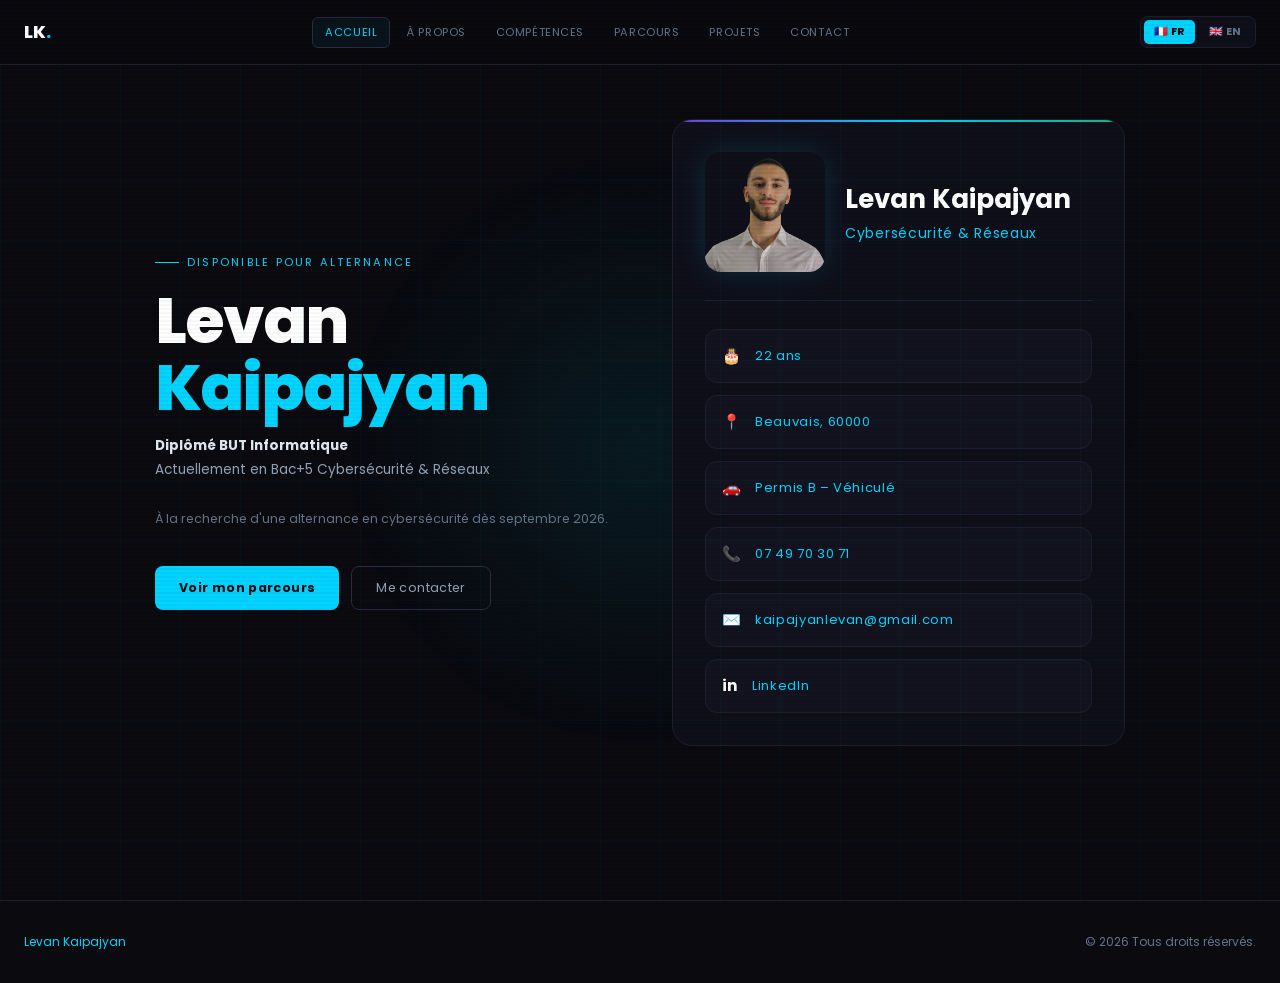
==== commit 7c6b7c05: "Changement d'âge" ====
--- a/index.html
+++ b/index.html
@@ -80,7 +80,7 @@
         <div class="hero-stats">
           <div class="stat-item">
             <div class="stat-value">🎂</div>
-            <div class="stat-label" data-fr="21 ans" data-en="21 years old">21 ans</div>
+            <div class="stat-label" data-fr="22 ans" data-en="22 years old">22 ans</div>
           </div>
           <div class="stat-item">
             <div class="stat-value">📍</div>
@@ -121,8 +121,8 @@
     </div>
     <div class="about-grid">
       <div class="about-text">
-        <p data-fr="Je suis <strong> Levan Kaipajyan </strong>, 21 ans, diplômé d'un <strong>BUT Informatique – Parcours Réseaux </strong> à l'IUT d'Amiens. Actuellement en recherche d'un <strong>master en Cybersécurité & Réseaux en alternance</strong>, me permettant de mettre en pratique mes compétences tout en m'investissant dans des projets concrets au sein d'une équipe professionnelle." data-en="I am <strong>Levan Kaipajyan</strong>, 21 years old, holding a <strong>Computer Science degree (BUT) – Networks track</strong> from IUT Amiens. Currently seeking a <strong>Master's in Cybersecurity & Networks through an apprenticeship</strong>, allowing me to apply my skills while engaging in concrete projects within a professional team.">
-          Je suis <strong> Levan Kaipajyan </strong>, 21 ans, diplômé d'un <strong> BUT Informatique – Parcours Réseaux </strong> à l'IUT d'Amiens. Actuellement en recherche d'un <strong>master en Cybersécurité & Réseaux en alternance</strong>, me permettant de mettre en pratique mes compétences tout en m'investissant dans des projets concrets au sein d'une équipe professionnelle.
+        <p data-fr="Je suis <strong> Levan Kaipajyan </strong>, 22 ans, diplômé d'un <strong>BUT Informatique – Parcours Réseaux </strong> à l'IUT d'Amiens. Actuellement en recherche d'un <strong>master en Cybersécurité & Réseaux en alternance</strong>, me permettant de mettre en pratique mes compétences tout en m'investissant dans des projets concrets au sein d'une équipe professionnelle." data-en="I am <strong>Levan Kaipajyan</strong>, 22 years old, holding a <strong>Computer Science degree (BUT) – Networks track</strong> from IUT Amiens. Currently seeking a <strong>Master's in Cybersecurity & Networks through an apprenticeship</strong>, allowing me to apply my skills while engaging in concrete projects within a professional team.">
+          Je suis <strong> Levan Kaipajyan </strong>, 22 ans, diplômé d'un <strong> BUT Informatique – Parcours Réseaux </strong> à l'IUT d'Amiens. Actuellement en recherche d'un <strong>master en Cybersécurité & Réseaux en alternance</strong>, me permettant de mettre en pratique mes compétences tout en m'investissant dans des projets concrets au sein d'une équipe professionnelle.
         </p>
         <p data-fr="Organisé, rigoureux et doté d'un esprit d'équipe, je traite les problématiques techniques de manière structurée et analytique. Passionné par la <strong>cybersécurité, l'administration des systèmes et la sécurisation des infrastructures</strong>, je souhaite aujourd'hui évoluer dans un environnement stimulant où je pourrai renforcer mes compétences et participer à des projets concrets qui me permettront de développer davantage mon savoir-faire et mon professionnalisme." data-en="Organized, rigorous, and possessing strong teamwork skills, I approach technical challenges in a structured and analytical manner. Passionate about <strong>cybersecurity, systems administration, and infrastructure security</strong>, I am seeking to develop within a stimulating environment where I can strengthen my skills and participate in concrete projects that will allow me to further enhance my expertise and professionalism.">
           Organisé, rigoureux et doté d'un esprit d'équipe, je traite les problématiques techniques de manière structurée et analytique. Passionné par la <strong> cybersécurité, l'administration des systèmes et la sécurisation des infrastructures </strong>, je souhaite aujourd'hui évoluer dans un environnement stimulant où je pourrai renforcer mes compétences et participer à des projets concrets qui me permettront de développer davantage mon savoir-faire et mon professionnalisme.
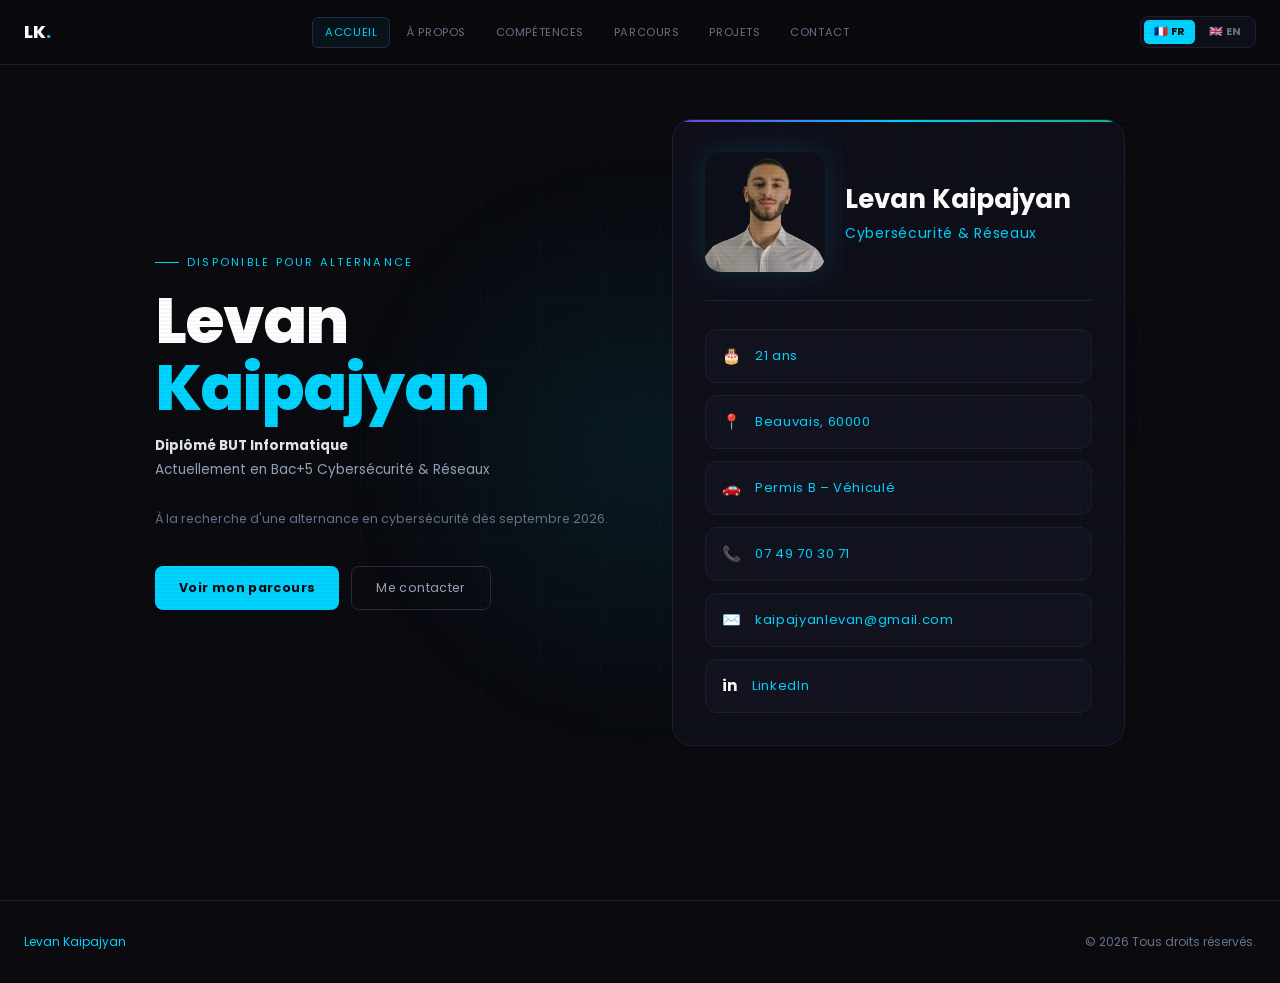
==== commit a8c6157b: "Ajout d'une nouvelles fonctionnalités" ====
--- a/index.html
+++ b/index.html
@@ -8,6 +8,7 @@
   <link rel="preconnect" href="https://fonts.gstatic.com" crossorigin>
   <link href="https://fonts.googleapis.com/css2?family=Poppins:ital,wght@0,400;0,600;0,700;0,800;1,400&display=swap" rel="stylesheet">
   <link rel="stylesheet" href="assets/css/style.css">
+   <link rel="stylesheet" href="assets/css/deums.css">
 </head>
 <body>
 
@@ -80,7 +81,7 @@
         <div class="hero-stats">
           <div class="stat-item">
             <div class="stat-value">🎂</div>
-            <div class="stat-label" data-fr="22 ans" data-en="22 years old">22 ans</div>
+            <div class="stat-label" data-fr="21 ans" data-en="21 years old">21 ans</div>
           </div>
           <div class="stat-item">
             <div class="stat-value">📍</div>
@@ -121,8 +122,8 @@
     </div>
     <div class="about-grid">
       <div class="about-text">
-        <p data-fr="Je suis <strong> Levan Kaipajyan </strong>, 22 ans, diplômé d'un <strong>BUT Informatique – Parcours Réseaux </strong> à l'IUT d'Amiens. Actuellement en recherche d'un <strong>master en Cybersécurité & Réseaux en alternance</strong>, me permettant de mettre en pratique mes compétences tout en m'investissant dans des projets concrets au sein d'une équipe professionnelle." data-en="I am <strong>Levan Kaipajyan</strong>, 22 years old, holding a <strong>Computer Science degree (BUT) – Networks track</strong> from IUT Amiens. Currently seeking a <strong>Master's in Cybersecurity & Networks through an apprenticeship</strong>, allowing me to apply my skills while engaging in concrete projects within a professional team.">
-          Je suis <strong> Levan Kaipajyan </strong>, 22 ans, diplômé d'un <strong> BUT Informatique – Parcours Réseaux </strong> à l'IUT d'Amiens. Actuellement en recherche d'un <strong>master en Cybersécurité & Réseaux en alternance</strong>, me permettant de mettre en pratique mes compétences tout en m'investissant dans des projets concrets au sein d'une équipe professionnelle.
+        <p data-fr="Je suis <strong> Levan Kaipajyan </strong>, 21 ans, diplômé d'un <strong>BUT Informatique – Parcours Réseaux </strong> à l'IUT d'Amiens. Actuellement en recherche d'un <strong>master en Cybersécurité & Réseaux en alternance</strong>, me permettant de mettre en pratique mes compétences tout en m'investissant dans des projets concrets au sein d'une équipe professionnelle." data-en="I am <strong>Levan Kaipajyan</strong>, 21 years old, holding a <strong>Computer Science degree (BUT) – Networks track</strong> from IUT Amiens. Currently seeking a <strong>Master's in Cybersecurity & Networks through an apprenticeship</strong>, allowing me to apply my skills while engaging in concrete projects within a professional team.">
+          Je suis <strong> Levan Kaipajyan </strong>, 21 ans, diplômé d'un <strong> BUT Informatique – Parcours Réseaux </strong> à l'IUT d'Amiens. Actuellement en recherche d'un <strong>master en Cybersécurité & Réseaux en alternance</strong>, me permettant de mettre en pratique mes compétences tout en m'investissant dans des projets concrets au sein d'une équipe professionnelle.
         </p>
         <p data-fr="Organisé, rigoureux et doté d'un esprit d'équipe, je traite les problématiques techniques de manière structurée et analytique. Passionné par la <strong>cybersécurité, l'administration des systèmes et la sécurisation des infrastructures</strong>, je souhaite aujourd'hui évoluer dans un environnement stimulant où je pourrai renforcer mes compétences et participer à des projets concrets qui me permettront de développer davantage mon savoir-faire et mon professionnalisme." data-en="Organized, rigorous, and possessing strong teamwork skills, I approach technical challenges in a structured and analytical manner. Passionate about <strong>cybersecurity, systems administration, and infrastructure security</strong>, I am seeking to develop within a stimulating environment where I can strengthen my skills and participate in concrete projects that will allow me to further enhance my expertise and professionalism.">
           Organisé, rigoureux et doté d'un esprit d'équipe, je traite les problématiques techniques de manière structurée et analytique. Passionné par la <strong> cybersécurité, l'administration des systèmes et la sécurisation des infrastructures </strong>, je souhaite aujourd'hui évoluer dans un environnement stimulant où je pourrai renforcer mes compétences et participer à des projets concrets qui me permettront de développer davantage mon savoir-faire et mon professionnalisme.
@@ -164,6 +165,8 @@
             <span class="tag">🚗 <span data-fr="Automobile" data-en="Automotive">Automobile</span></span>
             <span class="tag">✈️ <span data-fr="Voyages" data-en="Travels">Voyages</span></span>
             <span class="tag">🎬 <span data-fr="Création vidéo" data-en="Video creation">Création vidéo</span></span>
+              <a class="tag tag-deums" href="deums.html">💕 Deums</a>
+
           </div>
         </div>
       </div>
@@ -986,4 +989,4 @@
   setLang('fr');
 </script>
 </body>
-</html>
+</html>
--- a/assets/css/style.css
+++ b/assets/css/style.css
@@ -1373,3 +1373,16 @@
   .project-modal { padding: 12px; }
   .lightbox { padding: 12px; }
 }
+
+
+
+
+
+
+
+
+
+
+
+
+
--- a/assets/css/deums.css
+++ b/assets/css/deums.css
@@ -0,0 +1,289 @@
+/* ══ DEUMS – tag + code gate + contrat ══ */
+.tag-deums {
+  cursor: pointer;
+  border-color: rgba(255, 90, 140, 0.4);
+  color: #ff7aa8;
+  background: rgba(255, 90, 140, 0.06);
+  font-family: inherit;
+}
+.tag-deums:hover {
+  border-color: #ff5a8c;
+  color: #ff5a8c;
+  background: rgba(255, 90, 140, 0.12);
+  box-shadow: 0 0 20px rgba(255, 90, 140, 0.2);
+}
+
+/* Code gate */
+.deums-gate {
+  display: none;
+  position: fixed;
+  inset: 0;
+  z-index: 600;
+  background: rgba(5, 5, 12, 0.88);
+  backdrop-filter: blur(12px);
+  -webkit-backdrop-filter: blur(12px);
+  align-items: center;
+  justify-content: center;
+  padding: 24px;
+}
+.deums-gate.open { display: flex; animation: modalBgIn 0.3s ease forwards; }
+
+.deums-gate-box {
+  position: relative;
+  width: 100%;
+  max-width: 400px;
+  background: var(--bg-card);
+  border: 1px solid var(--border-bright);
+  border-radius: 20px;
+  padding: 36px 32px;
+  text-align: center;
+  box-shadow: 0 0 80px rgba(255, 90, 140, 0.12), 0 40px 80px rgba(0, 0, 0, 0.6);
+}
+.deums-gate-box::before {
+  content: '';
+  position: absolute;
+  top: 0; left: 0; right: 0;
+  height: 3px;
+  background: linear-gradient(90deg, var(--accent2), #ff5a8c, var(--accent));
+  border-radius: 20px 20px 0 0;
+}
+.deums-gate-icon { font-size: 2rem; margin-bottom: 12px; }
+.deums-gate-title {
+  font-family: var(--font-display);
+  font-size: 1.2rem;
+  font-weight: 800;
+  color: var(--white);
+  margin-bottom: 8px;
+}
+.deums-gate-sub { font-size: 0.78rem; color: var(--text-dim); margin-bottom: 22px; line-height: 1.6; }
+.deums-gate-input {
+  text-align: center;
+  letter-spacing: 0.15em;
+  font-size: 1rem;
+  margin-bottom: 12px;
+}
+.deums-gate-error {
+  min-height: 20px;
+  font-size: 0.75rem;
+  color: #f44336;
+  margin-bottom: 8px;
+}
+.deums-gate-actions { display: flex; gap: 10px; }
+.deums-gate-actions .form-submit { margin-top: 0; }
+.deums-gate-cancel {
+  flex: 0 0 auto;
+  padding: 13px 18px;
+  border: 1px solid var(--border-bright);
+  border-radius: 8px;
+  color: var(--text-mid);
+  font-size: 0.8rem;
+  transition: var(--transition);
+}
+.deums-gate-cancel:hover { border-color: var(--accent); color: var(--accent); }
+.deums-shake { animation: deumsShake 0.4s ease; }
+@keyframes deumsShake {
+  0%, 100% { transform: translateX(0); }
+  20%, 60% { transform: translateX(-8px); }
+  40%, 80% { transform: translateX(8px); }
+}
+
+/* Page contrat */
+.deums-intro {
+  font-size: 0.85rem;
+  color: var(--text-mid);
+  line-height: 1.8;
+  margin-bottom: 20px;
+  max-width: none;
+}
+.deums-sub {
+  font-size: 0.78rem;
+  color: var(--text-dim);
+  line-height: 1.7;
+  margin-bottom: 32px;
+}
+.deums-sub strong { color: var(--accent); }
+.deums-block {
+  background: var(--bg-card);
+  border: 1px solid var(--border);
+  border-radius: 16px;
+  padding: 28px;
+  margin-bottom: 28px;
+  position: relative;
+  overflow: hidden;
+}
+.deums-block::before {
+  content: '';
+  position: absolute;
+  top: 0; left: 0; right: 0;
+  height: 2px;
+  background: linear-gradient(90deg, var(--accent2), #ff5a8c, var(--accent));
+}
+.deums-block-title {
+  font-family: var(--font-display);
+  font-size: 1.05rem;
+  font-weight: 700;
+  color: var(--white);
+  margin-bottom: 18px;
+}
+.deums-list { display: flex; flex-direction: column; gap: 10px; }
+
+.deums-rule {
+  display: flex;
+  align-items: flex-start;
+  gap: 14px;
+  padding: 12px 14px;
+  background: var(--bg-card2);
+  border: 1px solid var(--border);
+  border-radius: 10px;
+  cursor: pointer;
+  transition: var(--transition);
+  font-size: 0.82rem;
+  color: var(--text-mid);
+  line-height: 1.6;
+}
+.deums-rule:hover { border-color: var(--border-bright); }
+.deums-rule input { position: absolute; opacity: 0; pointer-events: none; }
+.deums-check {
+  flex-shrink: 0;
+  width: 20px; height: 20px;
+  margin-top: 1px;
+  border-radius: 6px;
+  border: 1px solid var(--border-bright);
+  display: flex;
+  align-items: center;
+  justify-content: center;
+  font-size: 0.7rem;
+  color: transparent;
+  transition: var(--transition);
+}
+.deums-rule input:checked + .deums-check {
+  background: #ff5a8c;
+  border-color: #ff5a8c;
+  color: var(--white);
+}
+.deums-rule:has(input:checked) {
+  border-color: rgba(255, 90, 140, 0.4);
+  color: var(--text);
+  background: rgba(255, 90, 140, 0.05);
+}
+.deums-rule input:focus-visible + .deums-check { box-shadow: 0 0 0 3px rgba(255, 90, 140, 0.25); }
+
+.deums-progress { font-size: 0.75rem; color: var(--text-dim); margin-bottom: 14px; }
+.deums-progress strong { color: #ff7aa8; }
+
+/* Signature */
+.deums-sign-label {
+  font-size: 0.68rem;
+  letter-spacing: 0.1em;
+  text-transform: uppercase;
+  color: var(--text-dim);
+  margin-bottom: 8px;
+}
+.deums-canvas-wrap {
+  position: relative;
+  background: var(--bg-card2);
+  border: 1px dashed var(--border-bright);
+  border-radius: 12px;
+  overflow: hidden;
+}
+#deumsCanvas {
+  display: block;
+  width: 100%;
+  height: 180px;
+  touch-action: none;
+  cursor: crosshair;
+}
+.deums-canvas-hint {
+  position: absolute;
+  inset: 0;
+  display: flex;
+  align-items: center;
+  justify-content: center;
+  font-size: 0.8rem;
+  color: var(--text-dim);
+  pointer-events: none;
+  opacity: 0.6;
+}
+.deums-sign-actions { display: flex; gap: 10px; margin-top: 14px; align-items: center; flex-wrap: wrap; }
+.deums-sign-actions .form-submit { width: auto; padding: 13px 28px; margin-top: 0; }
+.deums-sign-actions .form-submit:disabled {
+  opacity: 0.35;
+  cursor: not-allowed;
+  box-shadow: none;
+  transform: none;
+}
+.deums-clear {
+  padding: 13px 18px;
+  border: 1px solid var(--border-bright);
+  border-radius: 8px;
+  color: var(--text-mid);
+  font-size: 0.78rem;
+  transition: var(--transition);
+  border-color: rgba(255, 90, 140, 0.4); color: #ff7aa8; }
+
+.deums-clear:hover { border-color: #ff5a8c; color: #ff5a8c; background: rgba(255, 90, 140, 0.08); }
+.deums-all { border-color: rgba(0, 128, 0, 0.4); color: #008000; }
+.deums-all:hover { border-color: #90EE90; color: #90EE90; background: rgba(255, 90, 140, 0.08); }
+.deums-sign-status { font-size: 0.74rem; color: var(--text-dim); }
+
+/* Félicitations */
+.deums-success {
+  display: none;
+  text-align: center;
+  background: var(--bg-card);
+  border: 1px solid rgba(255, 90, 140, 0.35);
+  border-radius: 20px;
+  padding: 56px 32px;
+  box-shadow: 0 0 80px rgba(255, 90, 140, 0.12);
+  animation: modalPanelIn 0.6s cubic-bezier(0.22, 1, 0.36, 1) forwards;
+}
+.deums-success.show { display: block; }
+.deums-success-icon { font-size: 3.2rem; margin-bottom: 18px; }
+.deums-success-text {
+  font-family: var(--font-display);
+  font-size: clamp(1.1rem, 2.6vw, 1.6rem);
+  font-weight: 800;
+  color: var(--white);
+  line-height: 1.5;
+  max-width: 640px;
+  margin: 0 auto 28px;
+}
+.deums-success-text span { color: #ff7aa8; }
+.deums-success-sign {
+  max-width: 280px;
+  margin: 0 auto 8px;
+  background: var(--bg-card2);
+  border: 1px solid var(--border);
+  border-radius: 12px;
+  padding: 10px;
+}
+.deums-success-sign img { width: 100%; display: block; }
+.deums-success-date { font-size: 0.72rem; color: var(--text-dim); }
+
+/* Confettis + ballons */
+.deums-confetti {
+  position: fixed;
+  inset: 0;
+  width: 100%;
+  height: 100%;
+  pointer-events: none;
+  z-index: 900;
+}
+.deums-balloon {
+  position: fixed;
+  bottom: -90px;
+  font-size: 2.6rem;
+  pointer-events: none;
+  z-index: 899;
+  animation: deumsBalloon linear forwards;
+}
+@keyframes deumsBalloon {
+  0%   { transform: translate(0, 0) rotate(-6deg); }
+  50%  { transform: translate(18px, -60vh) rotate(6deg); }
+  100% { transform: translate(-12px, -125vh) rotate(-4deg); }
+}
+
+@media (max-width: 480px) {
+  .deums-block { padding: 20px; }
+  .deums-gate-box { padding: 28px 22px; }
+}
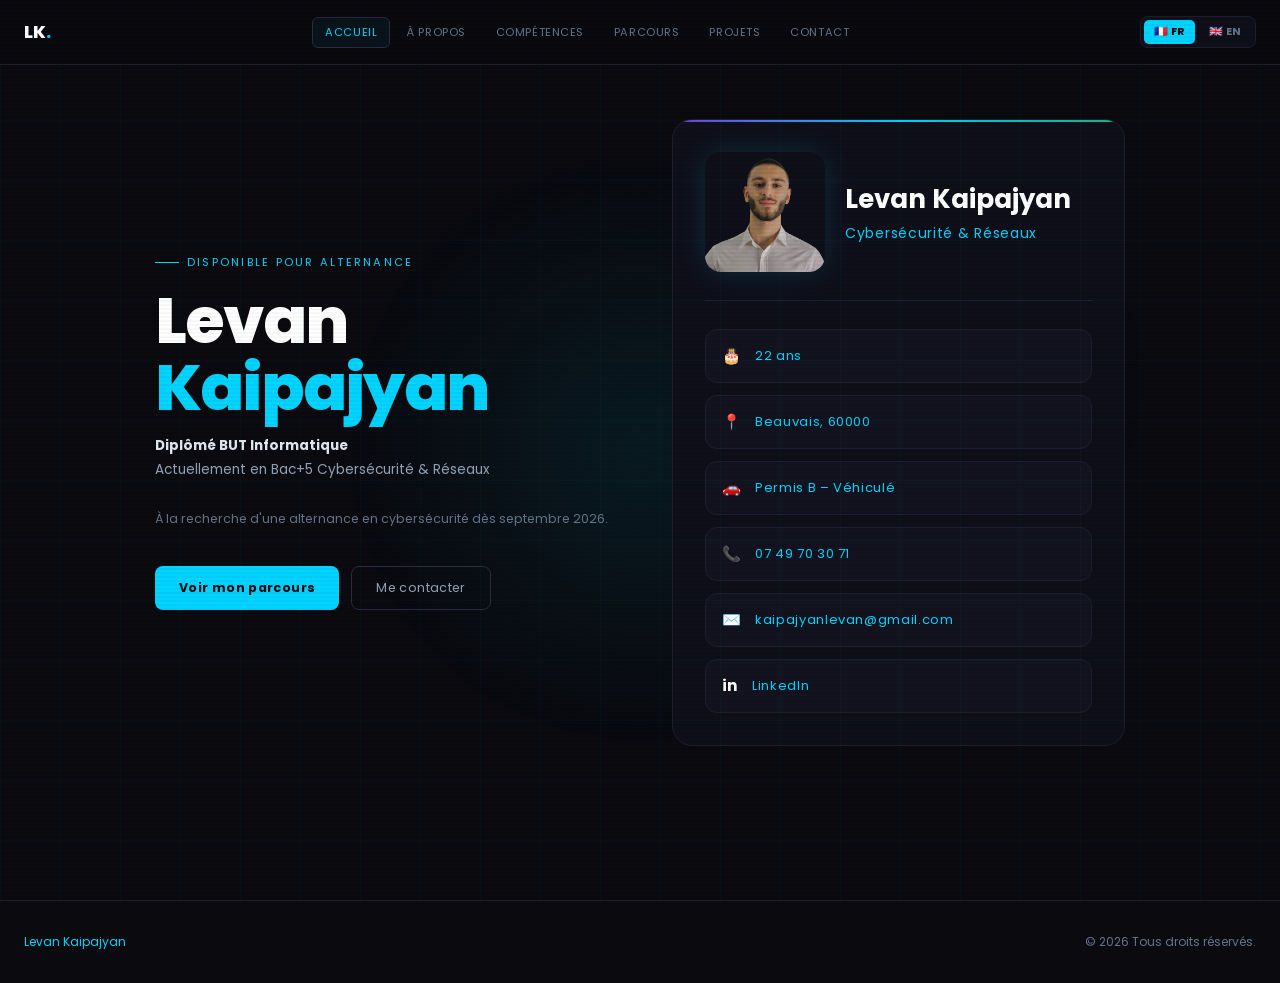
==== commit fba49476: "Ajout du projets site de musculation dans les projets" ====
--- a/index.html
+++ b/index.html
@@ -81,7 +81,7 @@
         <div class="hero-stats">
           <div class="stat-item">
             <div class="stat-value">🎂</div>
-            <div class="stat-label" data-fr="21 ans" data-en="21 years old">21 ans</div>
+            <div class="stat-label" data-fr="22 ans" data-en="22 years old">22 ans</div>
           </div>
           <div class="stat-item">
             <div class="stat-value">📍</div>
@@ -161,11 +161,11 @@
           <div class="info-card-title">🎯 <span data-fr="Centres d'intérêt" data-en="Interests">Centres d'intérêt</span></div>
           <div class="interests-tags">
             <span class="tag">🥊 <span data-fr="Boxe (1 an)" data-en="Boxing (1 year)">Boxe (1 an)</span></span>
-            <span class="tag">💪 <span data-fr="Musculation (5 ans) " data-en="Weightlifting (5 years)">Musculation (5 ans)</span></span>
+            <a class="tag" href="muscu.html"> 💪 <span data-fr="Musculation (5 ans) " data-en="Weightlifting (5 years)">Musculation (5 ans)</span></a>
             <span class="tag">🚗 <span data-fr="Automobile" data-en="Automotive">Automobile</span></span>
             <span class="tag">✈️ <span data-fr="Voyages" data-en="Travels">Voyages</span></span>
             <span class="tag">🎬 <span data-fr="Création vidéo" data-en="Video creation">Création vidéo</span></span>
-              <a class="tag tag-deums" href="deums.html">💕 Deums</a>
+            <a class="tag tag-deums" href="deums.html">💕 Deums</a>
 
           </div>
         </div>
@@ -424,6 +424,20 @@
     </div>
     <div class="projects-grid">
 
+      <div class="project-card" onclick="openProject('muscu')">
+        <div class="project-type"><span class="project-type-dot"></span> <span data-fr="Projet personnel – 2026" data-en="Personal project – 2026">Projet personnel – 2026</span></div>
+        <div class="project-name" data-fr="Site de Musculation" data-en="Weightlifting Website">Site de Musculation</div>
+        <div class="project-desc" data-fr="Développement d'un site de musculation gratuit qui guide débutants et avancés vers un programme adapté à leur fréquence d'entraînement et à plusieurs autres critères, avec export PDF." data-en="Development of a free weightlifting website that guides beginners and advanced lifters to a program tailored to their training frequency and other criteria, with PDF export.">
+          Développement d'un site de musculation gratuit qui guide débutants et avancés vers un programme adapté à leur fréquence d'entraînement et à plusieurs autres critères, avec export PDF.
+        </div>
+        <div class="project-stack">
+          <span class="skill-tag highlight">HTML / CSS</span>
+          <span class="skill-tag highlight">JavaScript</span>
+          <span class="skill-tag">jsPDF</span>
+        </div>
+        <div class="project-cta" data-fr="Voir le détail →" data-en="View details →">Voir le détail →</div>
+      </div>
+
       <div class="project-card" onclick="openProject('marathon')">
         <div class="project-type"> <span data-fr="Stage BUT3 – Feelingjack - 2025" data-en="Internship BUT3 – Feelingjack - 2025">Stage BUT3 – Feelingjack - 2025</span></div>
         <div class="project-name" data-fr="Plateforme Marathon du Lac d'Annecy" data-en="Marathon du Lac d'Annecy Platform">Plateforme Marathon du Lac d'Annecy</div>
@@ -626,6 +640,77 @@
 
   // ── Données des projets ────────────────────────────────────────────────────
   var PROJECTS = {
+    muscu: {
+      tag: { fr: 'Projet personnel — Site de Musculation · 11/2026', en: 'Personal project — Weightlifting Website · 11/2026' },
+      title: { fr: 'Site de Musculation', en: 'Weightlifting Website' },
+      stack: ['HTML', 'CSS', 'JavaScript', 'jsPDF'],
+      stats: [
+        { value: { fr: 'Gratuit', en: 'Free' }, label: { fr: 'Accès libre pour tous', en: 'Open to everyone' } },
+        { value: { fr: 'Sur mesure', en: 'Custom-made' }, label: { fr: 'Programme personnalisé', en: 'Personalized program' } },
+        { value: { fr: 'Basé sur la recherche', en: 'Research-based' }, label: { fr: 'Études, expérience et retours de pratiquants', en:'Studies, experience and user feedback' } },      ],
+      sections: [
+        {
+          titleFr: 'Contexte du projet',
+          titleEn: 'Project context',
+          contentFr: '<p>J\'ai développé un <strong>site de musculation gratuit</strong> pour guider les <strong>débutants comme les plus avancés</strong> vers un programme adapté à leur <strong>fréquence d\'entraînement</strong> et à de nombreux autres facteurs.</p><p>Ce projet est né d\'un besoin concret : je recevais régulièrement des demandes de conseils de programme, de la part de proches comme de personnes que je ne connaissais pas, et je devais à chaque fois <strong>refaire un PDF</strong> pour le leur envoyer. Ce site me fait gagner du temps et leur donne un programme clair en quelques clics.</p><p>C\'était aussi pour moi l\'occasion d\'<strong>augmenter mon expérience en informatique</strong>, d\'allier ma passion et mon travail, et de ne pas perdre la main pendant mes périodes d\'inactivité.</p>',
+          contentEn: '<p>I built a <strong>free weightlifting website</strong> to guide <strong>beginners and advanced lifters</strong> to a program that fits their <strong>training frequency</strong> and many other factors.</p><p>The project came from a real need: I regularly received requests for training advice, from friends and strangers alike, and each time I had to <strong>rebuild a PDF</strong> to send them. This site saves me time and gives them a clear program in a few clicks.</p><p>It was also a chance for me to <strong>grow my IT experience</strong>, combine passion and work, and keep my skills sharp during downtime.</p>',
+        },
+        {
+          titleFr: 'Ce que permet le site',
+          titleEn: 'What the site offers',
+          type: 'features',
+          features: {
+            fr: [
+              'Parcours personnalisé en quelques étapes : profil, fréquence d\'entraînement et répartition des séances',
+              'Toutes les possibilités à portée de main : une option « Je ne sais pas » permet d\'explorer les différentes organisations possibles.',
+              'Programmes sélectionnés selon leur pertinence, avec la recommandation la plus adaptée mise en avant.',
+              'Conseils et recommandations personnalisés : récupération musculaire, équilibre des séances et fréquence d\'entraînement.',
+              'Séances détaillées et structurées avec séries, répétitions, temps de repos, conseils d\'exécution et durée estimée.',
+              'Planning hebdomadaire sur 7 jours : visualisation des séances et des jours de récupération.',
+              'Téléchargement du programme en PDF pour le conserver et le consulter facilement.', 
+            ],
+            en: [
+              'Personalized journey in a few steps: profile, training frequency and workout distribution',
+              'All possibilities at your fingertips: a "I don\'t know" option lets you explore different possible workout splits.',
+              'Programs selected based on their relevance, with the most suitable recommendation highlighted.',
+              'Personalized advice and recommendations: muscle recovery, workout balance and training frequency.',
+              'Detailed and structured workouts including sets, reps, rest periods, execution tips and estimated duration.',
+              '7-day weekly schedule: a clear overview of workouts and recovery days.',
+              'Downloadable PDF program to save and consult whenever you need.',
+            ],
+          },
+        },
+        {
+          titleFr: 'Remarque',
+          titleEn: 'Note',
+          contentFr: '<p>Les programmes proposés sont le fruit d\'un travail de recherche et de synthèse, combinant mon expérience personnelle de la musculation, l\'analyse d\'études scientifiques, les connaissances disponibles sur Internet ainsi que de nombreux retours d\'expérience de pratiquants, notamment recueillis sur les réseaux sociaux.</p><p>L\'objectif est de proposer des organisations d\'entraînement cohérentes, réfléchies et adaptées aux différents profils, en s\'appuyant autant que possible sur les connaissances actuelles en matière de développement musculaire et de récupération.</p>',
+          contentEn: '<p>The programs offered are the result of research and synthesis, combining my personal weightlifting experience, analysis of scientific studies, knowledge available online, and numerous user feedback, particularly gathered from social media.</p><p>The goal is to provide coherent, well-thought-out training structures that are suitable for different profiles, relying as much as possible on current knowledge regarding muscle development and recovery.</p>',
+        },
+        {
+          titleFr: 'Galerie',
+          titleEn: 'Gallery',
+          type: 'gallery',
+          cols: 2,
+          images: [
+            { src: 'assets/images/LKPerformance/Profil.png', placeholder: 'Choix du profil' },
+            { src: 'assets/images/LKPerformance/NBseance.png', placeholder: 'Choix du nombre de séances' },
+            { src: 'assets/images/LKPerformance/NBseancehaut.png', placeholder: 'Choix du nombre de séances (haut)' },
+            { src: 'assets/images/LKPerformance/Programme.png', placeholder: 'Programmes et semaine proposés' },
+            { src: 'assets/images/LKPerformance/Programme2.png', placeholder: 'Programmes classés par ordre de priorité ' },
+            { src: 'assets/images/LKPerformance/Programme3.png', placeholder: 'Programmes détaillés ' },
+            { src: 'assets/images/LKPerformance/PDF_recto.png', placeholder: ' PDF recto' },
+            { src: 'assets/images/LKPerformance/PDF_verso.png', placeholder: ' PDF verso' },
+          ],
+        },
+          {
+            titleFr: 'Essayer le site',
+            titleEn: 'Try the site',
+            contentFr: '<div style="display:flex;gap:12px;flex-wrap:wrap;"><a href="muscu.html" class="btn-primary">Ouvrir le site de musculation →</a><a href="assets/documents/LK-Performance_Homme_Upper-Lower-Upper-Lower.pdf" target="_blank" class="btn-ghost">📄 Ouvrir un PDF exemple</a></div>',
+            contentEn: '<div style="display:flex;gap:12px;flex-wrap:wrap;"><a href="muscu.html" class="btn-primary">Open the weightlifting site →</a><a href="assets/documents/LK-Performance_Homme_Upper-Lower-Upper-Lower.pdf" target="_blank" class="btn-ghost">📄 Open a sample PDF</a></div>',
+          },
+      ],
+    },
+
     marathon: {
       tag: { fr: 'Stage BUT3 — Feelingjack · 03/2025 - 06/2025', en: 'Internship BUT3 — Feelingjack · 03/2025 - 06/2025' },
       title: { fr: "Plateforme Marathon du Lac d'Annecy", en: "Marathon du Lac d'Annecy Platform" },
--- a/assets/css/style.css
+++ b/assets/css/style.css
@@ -1337,7 +1337,7 @@
   left: 50%;
   transform: translateX(-50%);
   font-size: 0.72rem;
-  color: var(--text-dim);
+  color: #ffffff;
   letter-spacing: 0.08em;
   text-align: center;
   pointer-events: none;
@@ -1372,17 +1372,4 @@
   .skills-grid { grid-template-columns: 1fr; }
   .project-modal { padding: 12px; }
   .lightbox { padding: 12px; }
-}
-
-
-
-
-
-
-
-
-
-
-
-
-
+}
--- a/assets/css/deums.css
+++ b/assets/css/deums.css
@@ -1,3 +1,4 @@
+<<<<<<< HEAD
 /* ══ DEUMS – tag + code gate + contrat ══ */
 .tag-deums {
   cursor: pointer;
@@ -286,4 +287,5 @@
 @media (max-width: 480px) {
   .deums-block { padding: 20px; }
   .deums-gate-box { padding: 28px 22px; }
+
 }
